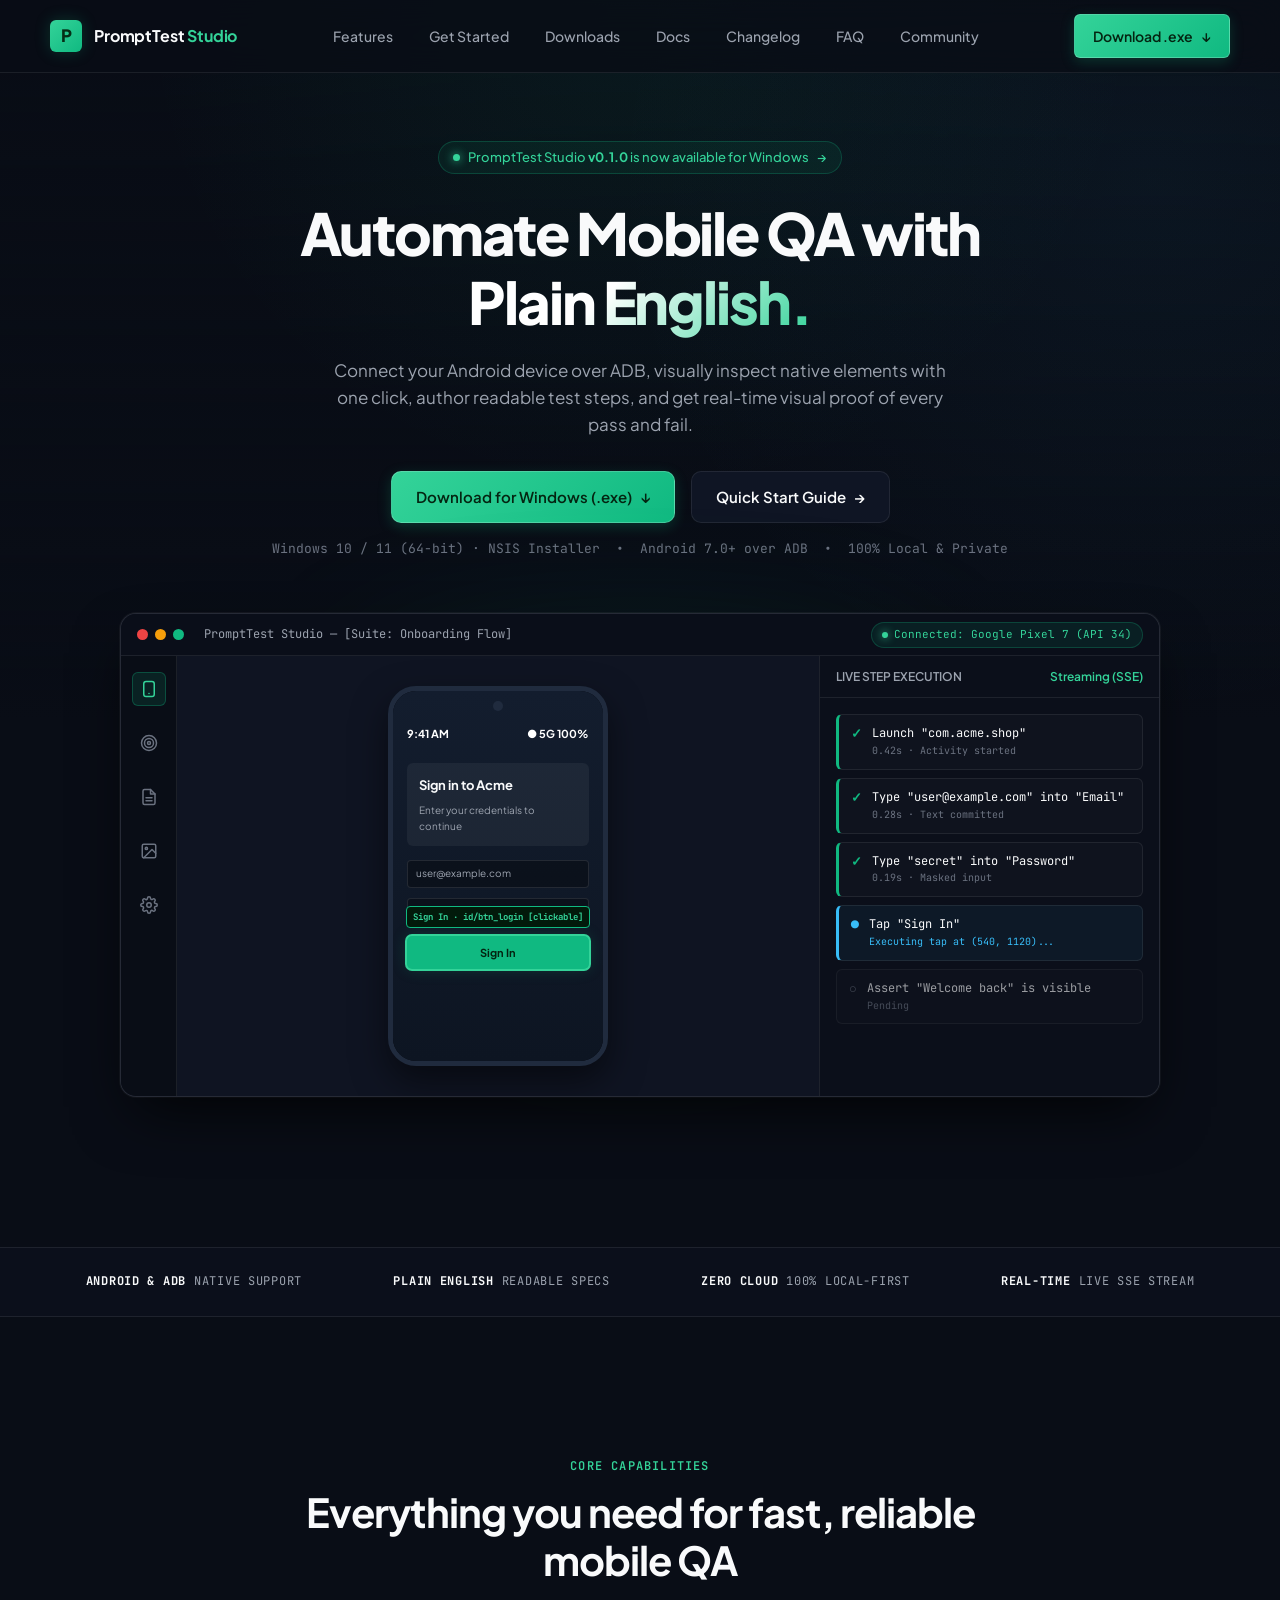
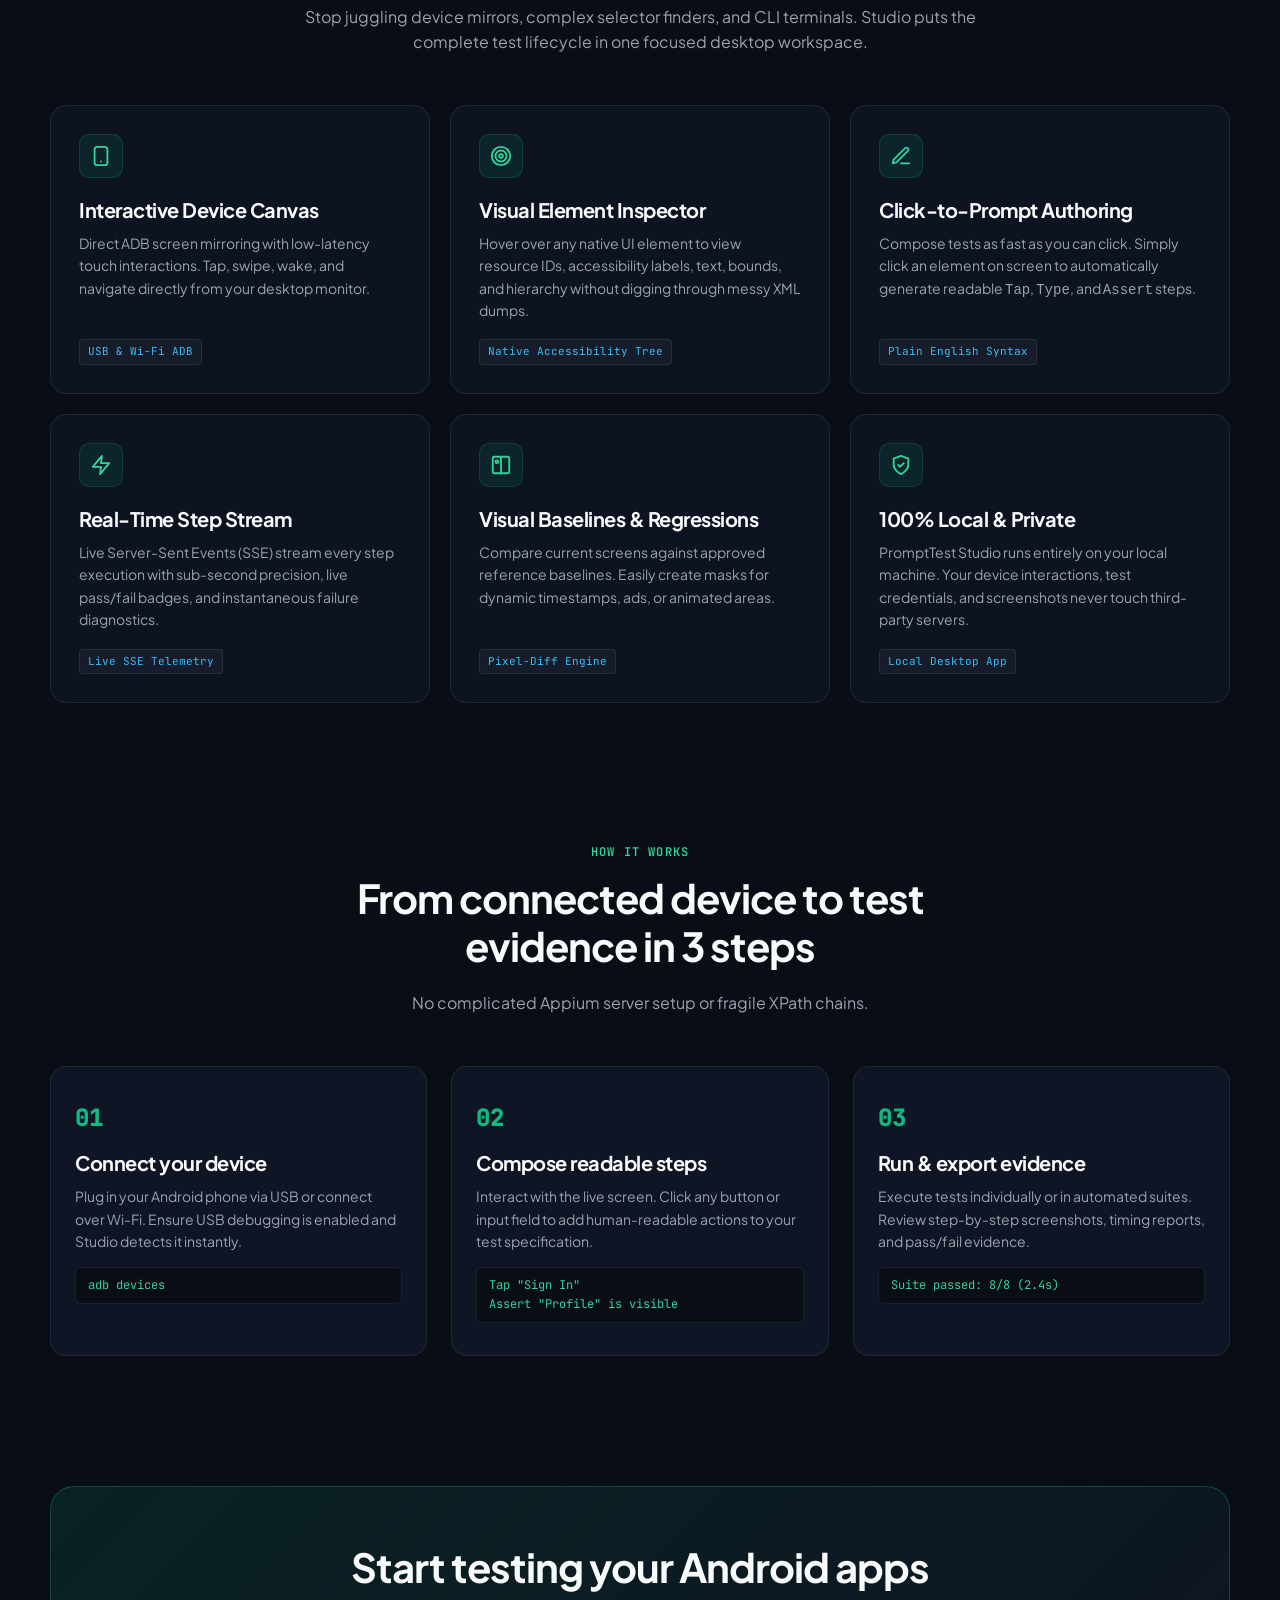
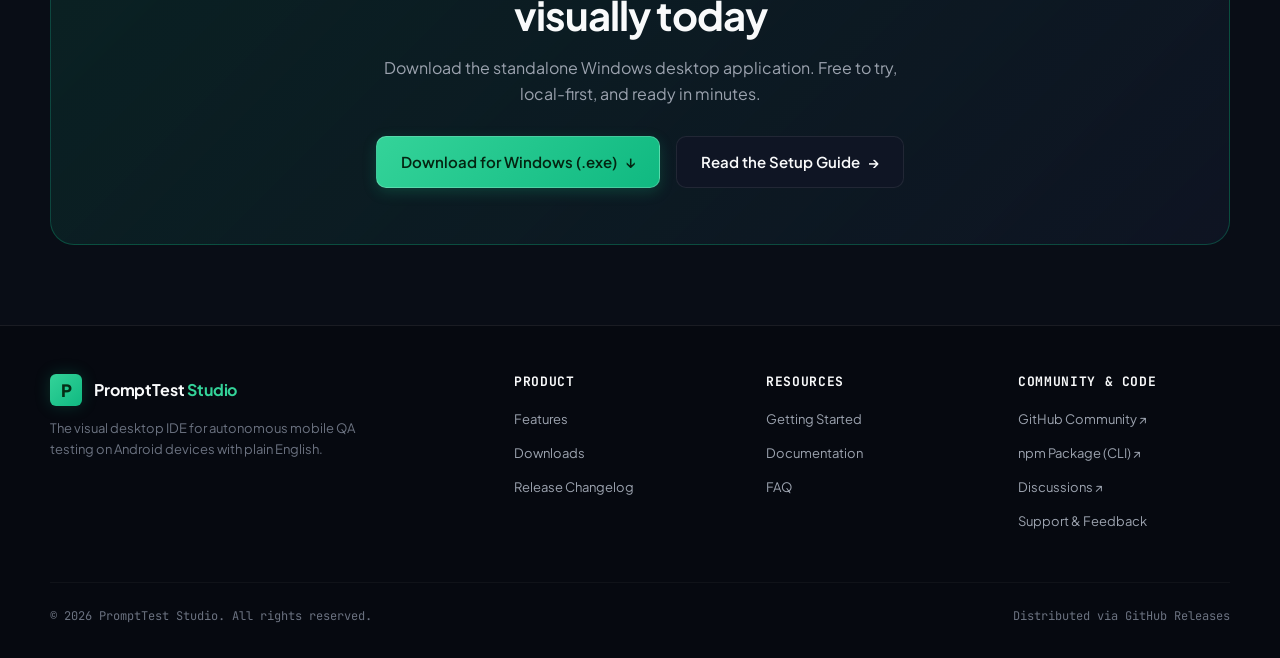
==== index.html @ 51f0fa26 "feat(seo): add JSON-LD schema markup, canonical URLs, and keyword-rich meta tags across pages" ====
<!doctype html>
<html lang="en">
  <head>
    <meta charset="UTF-8" />
    <meta name="viewport" content="width=device-width, initial-scale=1" />
    <meta name="description" content="PromptTest Studio is the visual desktop IDE for autonomous Android & iOS mobile QA with plain English. Zero-setup alternative to Appium & Detox." />
    <meta name="keywords" content="PromptTest, PromptTest Studio, PromptTest Mobile, mobile testing, mobile QA automation, Appium alternative, Detox alternative, Android testing, iOS testing, React Native testing, Flutter testing, visual regression testing, autonomous mobile crawler" />
    <meta name="author" content="ShriRam Singh" />
    <link rel="canonical" href="https://shriramsingh.github.io/prompttest-studio-site/" />
    <meta property="og:title" content="PromptTest Studio | Autonomous Mobile QA & Visual Testing" />
    <meta property="og:description" content="Turn any Android or iOS device into an intuitive test workspace. Author tests in plain English, inspect native elements, and run autonomous crawls." />
    <meta property="og:type" content="website" />
    <meta property="og:url" content="https://shriramsingh.github.io/prompttest-studio-site/" />
    <meta name="twitter:card" content="summary_large_image" />
    <title>PromptTest Studio & Mobile | Visual Mobile QA & Autonomous Testing</title>
    <link rel="icon" type="image/svg+xml" href="assets/favicon.svg" />
    <link rel="stylesheet" href="styles/styles.css?v=2.2" />
    <script type="application/ld+json">
    {
      "@context": "https://schema.org",
      "@graph": [
        {
          "@type": "SoftwareApplication",
          "name": "PromptTest Studio",
          "operatingSystem": "Windows, macOS, Linux",
          "applicationCategory": "DeveloperApplication",
          "offers": {
            "@type": "Offer",
            "price": "0",
            "priceCurrency": "USD"
          },
          "description": "Visual Desktop IDE and autonomous mobile QA testing brain for Android & iOS with zero setup.",
          "softwareVersion": "0.1.0",
          "url": "https://shriramsingh.github.io/prompttest-studio-site/"
        },
        {
          "@type": "SoftwareApplication",
          "name": "PromptTest Mobile",
          "operatingSystem": "Android, iOS",
          "applicationCategory": "DeveloperApplication",
          "offers": {
            "@type": "Offer",
            "price": "0",
            "priceCurrency": "USD"
          },
          "description": "Ultra-fast, zero-code autonomous mobile QA & visual testing engine. Appium and Detox alternative for React Native, Flutter, and Native apps.",
          "softwareVersion": "1.5.2",
          "url": "https://www.npmjs.com/package/prompttest-mobile"
        }
      ]
    }
    </script>
  </head>
  <body>
    <!-- Top Navigation Header -->
    <header class="header-wrap">
      <div class="shell nav">
        <a class="brand" href="index.html">
          <span class="brand-mark">P</span>
          <span>PromptTest <strong>Studio</strong></span>
        </a>
        <nav class="nav-links">
          <a href="features.html">Features</a>
          <a href="getting-started.html">Get Started</a>
          <a href="downloads.html">Downloads</a>
          <a href="studio.html">Docs</a>
          <a href="changelog.html">Changelog</a>
          <a href="faq.html">FAQ</a>
          <a href="contact.html">Community</a>
        </nav>
        <div class="nav-actions">
          <a class="btn btn-primary btn-download-primary" id="download-button" href="https://github.com/shriramsingh/prompttest-studio-site/releases/latest">
            <span>Download .exe</span>
            <span>↓</span>
          </a>
          <button class="nav-toggle" aria-label="Toggle navigation menu" aria-expanded="false">
            <svg fill="none" stroke="currentColor" viewBox="0 0 24 24" stroke-width="2">
              <path stroke-linecap="round" stroke-linejoin="round" d="M4 6h16M4 12h16M4 18h16"/>
            </svg>
          </button>
        </div>
      </div>
    </header>

    <main>
      <!-- Hero Section -->
      <section class="hero shell">
        <a href="downloads.html" class="hero-pill">
          <span class="dot"></span>
          <span>PromptTest Studio <strong class="release-tag-text">v0.1.0</strong> is now available for Windows</span>
          <span>→</span>
        </a>
        
        <h1>
          Automate Mobile QA with<br />
          <span class="gradient-text">Plain English.</span>
        </h1>
        
        <p class="hero-lede">
          Connect your Android device over ADB, visually inspect native elements with one click, 
          author readable test steps, and get real-time visual proof of every pass and fail.
        </p>

        <div class="hero-cta">
          <a class="btn btn-primary btn-lg btn-download-primary" href="https://github.com/shriramsingh/prompttest-studio-site/releases/latest">
            <span>Download for Windows (.exe)</span>
            <span>↓</span>
          </a>
          <a class="btn btn-secondary btn-lg" href="getting-started.html">
            <span>Quick Start Guide</span>
            <span>→</span>
          </a>
        </div>

        <div class="hero-meta">
          <span id="download-note">Windows 10 / 11 (64-bit) · NSIS Installer</span>
          <span>•</span>
          <span>Android 7.0+ over ADB</span>
          <span>•</span>
          <span>100% Local &amp; Private</span>
        </div>

        <!-- Realistic Desktop IDE Mockup -->
        <div class="mockup-container">
          <div class="mockup-glow"></div>
          <div class="studio-window">
            <div class="window-titlebar">
              <div class="traffic-lights">
                <span></span><span></span><span></span>
              </div>
              <span class="window-title">PromptTest Studio — [Suite: Onboarding Flow]</span>
              <div class="device-badge">
                <span class="pulse"></span>
                <span>Connected: Google Pixel 7 (API 34)</span>
              </div>
            </div>

            <div class="window-body">
              <!-- Sidebar with Clean SVG Icons -->
              <aside class="mockup-sidebar">
                <div class="mockup-sidebar-icon active" title="Device Canvas">
                  <svg viewBox="0 0 24 24"><rect x="5" y="2" width="14" height="20" rx="3"/><path d="M12 18h.01"/></svg>
                </div>
                <div class="mockup-sidebar-icon" title="Element Inspector">
                  <svg viewBox="0 0 24 24"><circle cx="12" cy="12" r="10"/><circle cx="12" cy="12" r="6"/><circle cx="12" cy="12" r="2"/></svg>
                </div>
                <div class="mockup-sidebar-icon" title="Test Suites">
                  <svg viewBox="0 0 24 24"><path d="M14 2H6a2 2 0 0 0-2 2v16a2 2 0 0 0 2 2h12a2 2 0 0 0 2-2V8z"/><polyline points="14 2 14 8 20 8"/><line x1="16" y1="13" x2="8" y2="13"/><line x1="16" y1="17" x2="8" y2="17"/></svg>
                </div>
                <div class="mockup-sidebar-icon" title="Visual Baselines">
                  <svg viewBox="0 0 24 24"><rect x="3" y="3" width="18" height="18" rx="2"/><circle cx="8.5" cy="8.5" r="1.5"/><polyline points="21 15 16 10 5 21"/></svg>
                </div>
                <div class="mockup-sidebar-icon" title="Settings">
                  <svg viewBox="0 0 24 24"><circle cx="12" cy="12" r="3"/><path d="M19.4 15a1.65 1.65 0 0 0 .33 1.82l.06.06a2 2 0 0 1 0 2.83 2 2 0 0 1-2.83 0l-.06-.06a1.65 1.65 0 0 0-1.82-.33 1.65 1.65 0 0 0-1 1.51V21a2 2 0 0 1-2 2 2 2 0 0 1-2-2v-.09A1.65 1.65 0 0 0 9 19.4a1.65 1.65 0 0 0-1.82.33l-.06.06a2 2 0 0 1-2.83 0 2 2 0 0 1 0-2.83l.06-.06a1.65 1.65 0 0 0 .33-1.82 1.65 1.65 0 0 0-1.51-1H3a2 2 0 0 1-2-2 2 2 0 0 1 2-2h.09A1.65 1.65 0 0 0 4.6 9a1.65 1.65 0 0 0-.33-1.82l-.06-.06a2 2 0 0 1 0-2.83 2 2 0 0 1 2.83 0l.06.06a1.65 1.65 0 0 0 1.82.33H9a1.65 1.65 0 0 0 1-1.51V3a2 2 0 0 1 2-2 2 2 0 0 1 2 2v.09a1.65 1.65 0 0 0 1 1.51 1.65 1.65 0 0 0 1.82-.33l.06-.06a2 2 0 0 1 2.83 0 2 2 0 0 1 0 2.83l-.06.06a1.65 1.65 0 0 0-.33 1.82V9a1.65 1.65 0 0 0 1.51 1H21a2 2 0 0 1 2 2 2 2 0 0 1-2 2h-.09a1.65 1.65 0 0 0-1.51 1z"/></svg>
                </div>
              </aside>

              <!-- Device Mirror & Inspector -->
              <div class="mockup-canvas">
                <div class="canvas-device-frame">
                  <div class="device-camera"></div>
                  <div class="device-screen">
                    <div class="screen-app-bar">
                      <span>9:41 AM</span>
                      <span>● 5G 100%</span>
                    </div>
                    <div class="screen-card">
                      <div style="font-size: 13px; font-weight: 700; margin-bottom: 6px;">Sign in to Acme</div>
                      <div style="font-size: 10px; color: #9ca3af;">Enter your credentials to continue</div>
                    </div>
                    <div class="screen-input">user@example.com</div>
                    <div class="screen-input">••••••••••••</div>
                    <div class="inspected-target">
                      <div class="target-tooltip">Sign In · id/btn_login [clickable]</div>
                      Sign In
                    </div>
                  </div>
                </div>
              </div>

              <!-- Stream Execution & Plain-English Steps -->
              <div class="mockup-panel">
                <div class="panel-header">
                  <span>LIVE STEP EXECUTION</span>
                  <span style="color: var(--accent-light);">Streaming (SSE)</span>
                </div>
                <div class="panel-body">
                  <div class="stream-step pass">
                    <span class="step-icon">✓</span>
                    <div class="step-text">
                      <div>Launch "com.acme.shop"</div>
                      <span class="step-time">0.42s · Activity started</span>
                    </div>
                  </div>
                  <div class="stream-step pass">
                    <span class="step-icon">✓</span>
                    <div class="step-text">
                      <div>Type "user@example.com" into "Email"</div>
                      <span class="step-time">0.28s · Text committed</span>
                    </div>
                  </div>
                  <div class="stream-step pass">
                    <span class="step-icon">✓</span>
                    <div class="step-text">
                      <div>Type "secret" into "Password"</div>
                      <span class="step-time">0.19s · Masked input</span>
                    </div>
                  </div>
                  <div class="stream-step active">
                    <span class="step-icon">●</span>
                    <div class="step-text">
                      <div>Tap "Sign In"</div>
                      <span class="step-time" style="color: var(--accent-cyan);">Executing tap at (540, 1120)...</span>
                    </div>
                  </div>
                  <div class="stream-step" style="opacity: 0.6;">
                    <span class="step-icon" style="color: var(--text-dim);">○</span>
                    <div class="step-text">
                      <div>Assert "Welcome back" is visible</div>
                      <span class="step-time">Pending</span>
                    </div>
                  </div>
                </div>
              </div>
            </div>
          </div>
        </div>
      </section>

      <!-- Proof / Trust Strip -->
      <section class="proof-strip">
        <div class="shell">
          <span><strong>ANDROID &amp; ADB</strong> Native Support</span>
          <span><strong>PLAIN ENGLISH</strong> Readable Specs</span>
          <span><strong>ZERO CLOUD</strong> 100% Local-First</span>
          <span><strong>REAL-TIME</strong> Live SSE Stream</span>
        </div>
      </section>

      <!-- Core Features Bento Grid with Crisp Vector Icons -->
      <section class="section shell" id="features">
        <div class="section-head">
          <span class="eyebrow">Core Capabilities</span>
          <h2>Everything you need for fast, reliable mobile QA</h2>
          <p>Stop juggling device mirrors, complex selector finders, and CLI terminals. Studio puts the complete test lifecycle in one focused desktop workspace.</p>
        </div>

        <div class="bento-grid">
          <div class="bento-card">
            <div class="bento-icon">
              <svg viewBox="0 0 24 24"><rect x="5" y="2" width="14" height="20" rx="3"/><path d="M12 18h.01"/></svg>
            </div>
            <h3>Interactive Device Canvas</h3>
            <p>Direct ADB screen mirroring with low-latency touch interactions. Tap, swipe, wake, and navigate directly from your desktop monitor.</p>
            <span class="bento-pill">USB &amp; Wi-Fi ADB</span>
          </div>

          <div class="bento-card">
            <div class="bento-icon">
              <svg viewBox="0 0 24 24"><circle cx="12" cy="12" r="10"/><circle cx="12" cy="12" r="6"/><circle cx="12" cy="12" r="2"/></svg>
            </div>
            <h3>Visual Element Inspector</h3>
            <p>Hover over any native UI element to view resource IDs, accessibility labels, text, bounds, and hierarchy without digging through messy XML dumps.</p>
            <span class="bento-pill">Native Accessibility Tree</span>
          </div>

          <div class="bento-card">
            <div class="bento-icon">
              <svg viewBox="0 0 24 24"><path d="M12 20h9"/><path d="M16.5 3.5a2.121 2.121 0 0 1 3 3L7 19l-4 1 1-4L16.5 3.5z"/></svg>
            </div>
            <h3>Click-to-Prompt Authoring</h3>
            <p>Compose tests as fast as you can click. Simply click an element on screen to automatically generate readable <code>Tap</code>, <code>Type</code>, and <code>Assert</code> steps.</p>
            <span class="bento-pill">Plain English Syntax</span>
          </div>

          <div class="bento-card">
            <div class="bento-icon">
              <svg viewBox="0 0 24 24"><polygon points="13 2 3 14 12 14 11 22 21 10 12 10 13 2"/></svg>
            </div>
            <h3>Real-Time Step Stream</h3>
            <p>Live Server-Sent Events (SSE) stream every step execution with sub-second precision, live pass/fail badges, and instantaneous failure diagnostics.</p>
            <span class="bento-pill">Live SSE Telemetry</span>
          </div>

          <div class="bento-card">
            <div class="bento-icon">
              <svg viewBox="0 0 24 24"><rect x="3" y="3" width="18" height="18" rx="2"/><line x1="12" y1="3" x2="12" y2="21"/><circle cx="7.5" cy="8.5" r="1.5"/></svg>
            </div>
            <h3>Visual Baselines &amp; Regressions</h3>
            <p>Compare current screens against approved reference baselines. Easily create masks for dynamic timestamps, ads, or animated areas.</p>
            <span class="bento-pill">Pixel-Diff Engine</span>
          </div>

          <div class="bento-card">
            <div class="bento-icon">
              <svg viewBox="0 0 24 24"><path d="M12 22s8-4 8-10V5l-8-3-8 3v7c0 6 8 10 8 10z"/><path d="m9 12 2 2 4-4"/></svg>
            </div>
            <h3>100% Local &amp; Private</h3>
            <p>PromptTest Studio runs entirely on your local machine. Your device interactions, test credentials, and screenshots never touch third-party servers.</p>
            <span class="bento-pill">Local Desktop App</span>
          </div>
        </div>
      </section>

      <!-- Workflow Section -->
      <section class="section shell" id="workflow">
        <div class="section-head">
          <span class="eyebrow">How It Works</span>
          <h2>From connected device to test evidence in 3 steps</h2>
          <p>No complicated Appium server setup or fragile XPath chains.</p>
        </div>

        <div class="workflow-grid">
          <div class="step-card">
            <div class="step-number">01</div>
            <h3>Connect your device</h3>
            <p>Plug in your Android phone via USB or connect over Wi-Fi. Ensure USB debugging is enabled and Studio detects it instantly.</p>
            <code>adb devices</code>
          </div>

          <div class="step-card">
            <div class="step-number">02</div>
            <h3>Compose readable steps</h3>
            <p>Interact with the live screen. Click any button or input field to add human-readable actions to your test specification.</p>
            <code>Tap "Sign In"<br />Assert "Profile" is visible</code>
          </div>

          <div class="step-card">
            <div class="step-number">03</div>
            <h3>Run &amp; export evidence</h3>
            <p>Execute tests individually or in automated suites. Review step-by-step screenshots, timing reports, and pass/fail evidence.</p>
            <code>Suite passed: 8/8 (2.4s)</code>
          </div>
        </div>
      </section>

      <!-- CTA Banner -->
      <section class="shell">
        <div class="cta-banner">
          <h2>Start testing your Android apps visually today</h2>
          <p>Download the standalone Windows desktop application. Free to try, local-first, and ready in minutes.</p>
          <div class="cta-actions">
            <a class="btn btn-primary btn-lg btn-download-primary" href="https://github.com/shriramsingh/prompttest-studio-site/releases/latest">
              <span>Download for Windows (.exe)</span>
              <span>↓</span>
            </a>
            <a class="btn btn-secondary btn-lg" href="getting-started.html">
              <span>Read the Setup Guide</span>
              <span>→</span>
            </a>
          </div>
        </div>
      </section>
    </main>

    <!-- Footer -->
    <footer>
      <div class="shell">
        <div class="footer-grid">
          <div class="footer-brand">
            <a class="brand" href="index.html">
              <span class="brand-mark">P</span>
              <span>PromptTest <strong>Studio</strong></span>
            </a>
            <p>The visual desktop IDE for autonomous mobile QA testing on Android devices with plain English.</p>
          </div>
          <div class="footer-col">
            <h4>Product</h4>
            <ul>
              <li><a href="features.html">Features</a></li>
              <li><a href="downloads.html">Downloads</a></li>
              <li><a href="changelog.html">Release Changelog</a></li>
            </ul>
          </div>
          <div class="footer-col">
            <h4>Resources</h4>
            <ul>
              <li><a href="getting-started.html">Getting Started</a></li>
              <li><a href="studio.html">Documentation</a></li>
              <li><a href="faq.html">FAQ</a></li>
            </ul>
          </div>
          <div class="footer-col">
            <h4>Community &amp; Code</h4>
            <ul>
              <li><a href="https://github.com/shriramsingh/prompttest-community" target="_blank" rel="noreferrer">GitHub Community ↗</a></li>
              <li><a href="https://www.npmjs.com/package/prompttest" target="_blank" rel="noreferrer">npm Package (CLI) ↗</a></li>
              <li><a href="https://github.com/shriramsingh/prompttest-community/discussions" target="_blank" rel="noreferrer">Discussions ↗</a></li>
              <li><a href="contact.html">Support &amp; Feedback</a></li>
            </ul>
          </div>
        </div>
        <div class="footer-bottom">
          <span>&copy; 2026 PromptTest Studio. All rights reserved.</span>
          <span>Distributed via GitHub Releases</span>
        </div>
      </div>
    </footer>

    <!-- Scripts with Cache-Busting -->
    <script src="scripts/nav.js?v=2.2"></script>
    <script src="scripts/releases.js?v=2.2"></script>
  </body>
</html>
---- styles/styles.css ----
@import url('https://fonts.googleapis.com/css2?family=JetBrains+Mono:wght@400;500;600&family=Plus+Jakarta+Sans:wght@400;500;600;700;800&display=swap');

:root {
  --bg: #090d16;
  --bg-surface: #0f1524;
  --bg-surface-raised: #151e32;
  --bg-card: rgba(17, 24, 39, 0.7);
  --bg-card-hover: rgba(23, 32, 51, 0.85);
  
  --border: rgba(255, 255, 255, 0.08);
  --border-subtle: rgba(255, 255, 255, 0.04);
  --border-focus: rgba(16, 185, 129, 0.4);
  
  --text: #f9fafb;
  --text-muted: #9ca3af;
  --text-dim: #6b7280;
  
  --accent: #10b981;
  --accent-light: #34d399;
  --accent-glow: rgba(16, 185, 129, 0.22);
  --accent-cyan: #38bdf8;
  
  --font-sans: 'Plus Jakarta Sans', system-ui, -apple-system, BlinkMacSystemFont, 'Segoe UI', Roboto, Helvetica, Arial, sans-serif;
  --font-mono: 'JetBrains Mono', ui-monospace, SFMono-Regular, Menlo, Monaco, Consolas, monospace;
  
  --radius-sm: 6px;
  --radius-md: 10px;
  --radius-lg: 16px;
  --radius-xl: 24px;
  
  --shadow-sm: 0 1px 2px 0 rgba(0, 0, 0, 0.05);
  --shadow-card: 0 10px 30px -10px rgba(0, 0, 0, 0.5), 0 0 1px 1px var(--border);
  --shadow-glow: 0 0 40px -10px var(--accent-glow);
}

*, *::before, *::after {
  box-sizing: border-box;
}

html {
  scroll-behavior: smooth;
  color-scheme: dark;
}

body {
  margin: 0;
  background-color: var(--bg);
  color: var(--text);
  font-family: var(--font-sans);
  font-size: 15px;
  line-height: 1.6;
  -webkit-font-smoothing: antialiased;
  -moz-osx-font-smoothing: grayscale;
  min-height: 100vh;
  display: flex;
  flex-direction: column;
}

/* Background mesh */
body::before {
  content: "";
  position: fixed;
  inset: 0;
  pointer-events: none;
  z-index: -1;
  background: 
    radial-gradient(circle at 50% 0%, rgba(16, 185, 129, 0.08), transparent 45%),
    radial-gradient(circle at 90% 20%, rgba(56, 189, 248, 0.05), transparent 40%),
    linear-gradient(to bottom, transparent, var(--bg) 80%);
}

.shell {
  width: min(1180px, calc(100% - 40px));
  margin-left: auto;
  margin-right: auto;
}

/* Typography */
h1, h2, h3, h4, h5 {
  color: var(--text);
  font-weight: 700;
  line-height: 1.2;
  margin: 0 0 0.5em;
  letter-spacing: -0.025em;
}

h1 {
  font-size: clamp(34px, 4.8vw, 58px);
  font-weight: 800;
  letter-spacing: -0.035em;
}

h2 {
  font-size: clamp(26px, 3.2vw, 40px);
}

h3 {
  font-size: 20px;
}

p {
  margin: 0 0 1em;
}

a {
  color: var(--accent-light);
  text-decoration: none;
  transition: color 0.15s ease;
}

a:hover {
  color: #fff;
}

.gradient-text {
  background: linear-gradient(135deg, #ffffff 40%, var(--accent-light) 100%);
  -webkit-background-clip: text;
  -webkit-text-fill-color: transparent;
}

/* Header & Nav */
.header-wrap {
  position: sticky;
  top: 0;
  z-index: 100;
  background: rgba(9, 13, 22, 0.8);
  backdrop-filter: blur(16px);
  -webkit-backdrop-filter: blur(16px);
  border-bottom: 1px solid var(--border);
}

.nav {
  height: 72px;
  display: flex;
  align-items: center;
  justify-content: space-between;
  gap: 24px;
}

.brand {
  display: flex;
  align-items: center;
  gap: 12px;
  color: var(--text);
  font-size: 16px;
  font-weight: 700;
  letter-spacing: -0.01em;
  text-decoration: none;
}

.brand-mark {
  display: grid;
  place-items: center;
  width: 32px;
  height: 32px;
  background: linear-gradient(135deg, var(--accent-light), var(--accent));
  color: #052e16;
  font-weight: 800;
  font-size: 17px;
  border-radius: var(--radius-sm);
  box-shadow: 0 0 16px var(--accent-glow);
}

.brand span strong {
  color: var(--accent-light);
}

.nav-links {
  display: flex;
  align-items: center;
  gap: 8px;
}

.nav-links a {
  padding: 8px 14px;
  border-radius: var(--radius-sm);
  color: var(--text-muted);
  font-size: 14px;
  font-weight: 500;
  transition: all 0.15s ease;
}

.nav-links a:hover {
  color: var(--text);
  background: rgba(255, 255, 255, 0.05);
}

.nav-links a.active {
  color: var(--accent-light);
  background: rgba(16, 185, 129, 0.08);
}

.nav-actions {
  display: flex;
  align-items: center;
  gap: 12px;
}

/* Nav toggle button for mobile */
.nav-toggle {
  display: none;
  background: transparent;
  border: 1px solid var(--border);
  color: var(--text);
  padding: 8px 10px;
  border-radius: var(--radius-sm);
  cursor: pointer;
}

.nav-toggle svg {
  display: block;
  width: 20px;
  height: 20px;
}

/* Buttons */
.btn {
  display: inline-flex;
  align-items: center;
  justify-content: center;
  gap: 8px;
  padding: 10px 18px;
  border-radius: var(--radius-sm);
  font-size: 14px;
  font-weight: 600;
  cursor: pointer;
  transition: all 0.2s cubic-bezier(0.16, 1, 0.3, 1);
  text-decoration: none;
  white-space: nowrap;
}

.btn-primary {
  background: linear-gradient(135deg, var(--accent-light), var(--accent));
  color: #042411;
  box-shadow: 0 4px 14px var(--accent-glow);
  border: 1px solid rgba(255, 255, 255, 0.2);
}

.btn-primary:hover {
  background: linear-gradient(135deg, #4ade80, var(--accent-light));
  color: #021a0b;
  transform: translateY(-1px);
  box-shadow: 0 6px 20px rgba(16, 185, 129, 0.35);
}

.btn-secondary {
  background: var(--bg-surface);
  border: 1px solid var(--border);
  color: var(--text);
}

.btn-secondary:hover {
  background: var(--bg-surface-raised);
  border-color: rgba(255, 255, 255, 0.16);
  color: #fff;
  transform: translateY(-1px);
}

.btn-lg {
  padding: 13px 24px;
  font-size: 15px;
  border-radius: var(--radius-md);
}

/* Hero Section */
.hero {
  padding: 68px 0 80px;
  text-align: center;
}

.hero-pill {
  display: inline-flex;
  align-items: center;
  gap: 8px;
  padding: 5px 14px;
  background: rgba(16, 185, 129, 0.08);
  border: 1px solid rgba(16, 185, 129, 0.25);
  border-radius: 9999px;
  font-size: 13px;
  font-weight: 500;
  color: var(--accent-light);
  margin-bottom: 24px;
  text-decoration: none;
  transition: border-color 0.15s ease;
}

.hero-pill:hover {
  border-color: var(--accent-light);
  color: #fff;
}

.hero-pill .dot {
  width: 7px;
  height: 7px;
  background: var(--accent-light);
  border-radius: 50%;
  box-shadow: 0 0 10px var(--accent-light);
}

.hero h1 {
  max-width: 820px;
  margin: 0 auto 20px;
}

.hero-lede {
  max-width: 640px;
  margin: 0 auto 32px;
  color: var(--text-muted);
  font-size: 17px;
  line-height: 1.6;
}

.hero-cta {
  display: flex;
  align-items: center;
  justify-content: center;
  gap: 16px;
  flex-wrap: wrap;
  margin-bottom: 16px;
}

.hero-meta {
  color: var(--text-dim);
  font-size: 13px;
  font-family: var(--font-mono);
  display: flex;
  align-items: center;
  justify-content: center;
  gap: 16px;
  flex-wrap: wrap;
}

.hero-meta span {
  display: inline-flex;
  align-items: center;
  gap: 6px;
}

/* IDE & Phone Mockup */
.mockup-container {
  margin: 54px auto 0;
  max-width: 1040px;
  position: relative;
}

.mockup-glow {
  position: absolute;
  inset: -20px 10%;
  background: radial-gradient(ellipse at 50% 40%, rgba(16, 185, 129, 0.15), transparent 70%);
  filter: blur(50px);
  z-index: 0;
  pointer-events: none;
}

.studio-window {
  position: relative;
  z-index: 1;
  background: #0d121f;
  border: 1px solid rgba(255, 255, 255, 0.1);
  border-radius: var(--radius-lg);
  box-shadow: 0 25px 60px -15px rgba(0, 0, 0, 0.8), 0 0 0 1px rgba(255, 255, 255, 0.05);
  overflow: hidden;
  text-align: left;
}

.window-titlebar {
  height: 42px;
  background: #0a0e19;
  border-bottom: 1px solid var(--border);
  display: flex;
  align-items: center;
  padding: 0 16px;
  gap: 14px;
  font-family: var(--font-mono);
  font-size: 12px;
  color: var(--text-dim);
}

.traffic-lights {
  display: flex;
  gap: 7px;
}

.traffic-lights span {
  width: 11px;
  height: 11px;
  border-radius: 50%;
  background: #2b3547;
}

.traffic-lights span:nth-child(1) { background: #ef4444; }
.traffic-lights span:nth-child(2) { background: #f59e0b; }
.traffic-lights span:nth-child(3) { background: #10b981; }

.window-title {
  margin-left: 6px;
  color: var(--text-muted);
}

.device-badge {
  margin-left: auto;
  display: inline-flex;
  align-items: center;
  gap: 6px;
  background: rgba(16, 185, 129, 0.1);
  border: 1px solid rgba(16, 185, 129, 0.25);
  padding: 3px 10px;
  border-radius: 9999px;
  color: var(--accent-light);
  font-size: 11px;
}

.device-badge .pulse {
  width: 6px;
  height: 6px;
  border-radius: 50%;
  background: var(--accent-light);
  box-shadow: 0 0 8px var(--accent-light);
}

.window-body {
  display: grid;
  grid-template-columns: 56px 1fr 340px;
  min-height: 440px;
}

/* Mockup Sidebar */
.mockup-sidebar {
  background: #090d16;
  border-right: 1px solid var(--border);
  display: flex;
  flex-direction: column;
  align-items: center;
  padding: 16px 0;
  gap: 20px;
}

.mockup-sidebar-icon {
  width: 34px;
  height: 34px;
  border-radius: var(--radius-sm);
  display: grid;
  place-items: center;
  color: var(--text-dim);
  font-size: 16px;
  transition: all 0.15s ease;
}

.mockup-sidebar-icon.active {
  background: rgba(16, 185, 129, 0.12);
  color: var(--accent-light);
  border: 1px solid rgba(16, 185, 129, 0.3);
}

/* Mockup Device Canvas */
.mockup-canvas {
  background: #0f1422;
  padding: 24px;
  display: flex;
  flex-direction: column;
  align-items: center;
  justify-content: center;
  position: relative;
}

.canvas-device-frame {
  width: 220px;
  height: 380px;
  background: #04070e;
  border: 5px solid #202b3e;
  border-radius: 28px;
  position: relative;
  overflow: hidden;
  box-shadow: 0 15px 35px rgba(0, 0, 0, 0.5);
}

.device-camera {
  position: absolute;
  top: 10px;
  left: 50%;
  transform: translateX(-50%);
  width: 10px;
  height: 10px;
  background: #202b3e;
  border-radius: 50%;
  z-index: 5;
}

.device-screen {
  padding: 34px 14px 14px;
  height: 100%;
  display: flex;
  flex-direction: column;
  background: linear-gradient(180deg, #131d2e 0%, #0d1522 100%);
  position: relative;
}

.screen-app-bar {
  font-size: 11px;
  font-weight: 700;
  color: #fff;
  margin-bottom: 20px;
  display: flex;
  justify-content: space-between;
}

.screen-card {
  background: rgba(255, 255, 255, 0.05);
  border-radius: var(--radius-sm);
  padding: 12px;
  margin-bottom: 14px;
}

.screen-input {
  height: 28px;
  background: rgba(0, 0, 0, 0.3);
  border: 1px solid rgba(255, 255, 255, 0.1);
  border-radius: 4px;
  margin-bottom: 10px;
  padding: 4px 8px;
  font-size: 10px;
  color: var(--text-muted);
}

/* Inspected Element Overlay */
.inspected-target {
  position: relative;
  background: var(--accent);
  color: #042411;
  font-weight: 700;
  font-size: 11px;
  text-align: center;
  padding: 8px;
  border-radius: 5px;
  box-shadow: 0 0 0 2px var(--accent-light), 0 0 16px var(--accent-glow);
  animation: pulseTarget 2s infinite ease-in-out;
}

@keyframes pulseTarget {
  0%, 100% { box-shadow: 0 0 0 2px var(--accent-light), 0 0 14px var(--accent-glow); }
  50% { box-shadow: 0 0 0 3px #fff, 0 0 22px rgba(16, 185, 129, 0.6); }
}

.target-tooltip {
  position: absolute;
  top: -30px;
  left: 50%;
  transform: translateX(-50%);
  background: #021a0b;
  border: 1px solid var(--accent);
  color: var(--accent-light);
  font-family: var(--font-mono);
  font-size: 9px;
  padding: 3px 6px;
  border-radius: 4px;
  white-space: nowrap;
}

/* Mockup Stream & Spec panel */
.mockup-panel {
  background: #0b0f1a;
  border-left: 1px solid var(--border);
  display: flex;
  flex-direction: column;
}

.panel-header {
  height: 42px;
  border-bottom: 1px solid var(--border);
  display: flex;
  align-items: center;
  justify-content: space-between;
  padding: 0 16px;
  font-size: 12px;
  font-weight: 600;
  color: var(--text-muted);
}

.panel-body {
  padding: 16px;
  flex: 1;
  overflow: auto;
  font-family: var(--font-mono);
  font-size: 12px;
}

.stream-step {
  display: flex;
  align-items: flex-start;
  gap: 10px;
  padding: 10px 12px;
  background: rgba(255, 255, 255, 0.02);
  border: 1px solid var(--border);
  border-radius: var(--radius-sm);
  margin-bottom: 8px;
  line-height: 1.4;
}

.stream-step.pass {
  border-left: 3px solid var(--accent);
}

.stream-step.active {
  border-left: 3px solid var(--accent-cyan);
  background: rgba(56, 189, 248, 0.06);
}

.step-icon {
  font-weight: 800;
  font-size: 13px;
}

.stream-step.pass .step-icon { color: var(--accent); }
.stream-step.active .step-icon { color: var(--accent-cyan); }

.step-text {
  flex: 1;
  color: var(--text);
}

.step-time {
  color: var(--text-dim);
  font-size: 10px;
}

/* Trust / Proof ribbon */
.proof-strip {
  padding: 24px 0;
  border-top: 1px solid var(--border);
  border-bottom: 1px solid var(--border);
  background: rgba(15, 21, 36, 0.4);
  margin: 70px 0;
}

.proof-strip .shell {
  display: flex;
  justify-content: space-around;
  align-items: center;
  flex-wrap: wrap;
  gap: 20px;
  color: var(--text-muted);
  font-family: var(--font-mono);
  font-size: 12px;
  text-transform: uppercase;
  letter-spacing: 0.06em;
}

.proof-strip span {
  display: flex;
  align-items: center;
  gap: 8px;
}

.proof-strip span strong {
  color: var(--text);
}

/* Feature Bento Grid */
.section {
  padding: 70px 0;
}

.section-head {
  text-align: center;
  max-width: 680px;
  margin: 0 auto 50px;
}

.eyebrow {
  color: var(--accent-light);
  font-family: var(--font-mono);
  font-size: 12px;
  font-weight: 600;
  letter-spacing: 0.1em;
  text-transform: uppercase;
  margin-bottom: 12px;
  display: block;
}

.section-head p {
  color: var(--text-muted);
  font-size: 16px;
}

.bento-grid {
  display: grid;
  grid-template-columns: repeat(3, 1fr);
  gap: 20px;
}

.bento-card {
  background: var(--bg-card);
  border: 1px solid var(--border);
  border-radius: var(--radius-lg);
  padding: 28px;
  transition: all 0.25s ease;
  display: flex;
  flex-direction: column;
}

.bento-card:hover {
  background: var(--bg-card-hover);
  border-color: var(--card-border-hover);
  transform: translateY(-2px);
  box-shadow: var(--shadow-glow);
}

.bento-icon {
  width: 44px;
  height: 44px;
  border-radius: var(--radius-md);
  background: rgba(16, 185, 129, 0.1);
  border: 1px solid rgba(16, 185, 129, 0.2);
  color: var(--accent-light);
  display: grid;
  place-items: center;
  font-size: 20px;
  margin-bottom: 20px;
}

.bento-card h3 {
  margin-bottom: 10px;
}

.bento-card p {
  color: var(--text-muted);
  font-size: 14px;
  line-height: 1.6;
  margin-bottom: 18px;
  flex: 1;
}

.bento-pill {
  align-self: flex-start;
  font-family: var(--font-mono);
  font-size: 11px;
  background: rgba(255, 255, 255, 0.04);
  border: 1px solid var(--border);
  padding: 3px 8px;
  border-radius: 4px;
  color: var(--accent-cyan);
}

/* Workflow Steps */
.workflow-grid {
  display: grid;
  grid-template-columns: repeat(3, 1fr);
  gap: 24px;
  margin-top: 40px;
}

.step-card {
  position: relative;
  background: var(--bg-surface);
  border: 1px solid var(--border);
  border-radius: var(--radius-lg);
  padding: 32px 24px;
}

.step-number {
  font-family: var(--font-mono);
  font-size: 24px;
  font-weight: 800;
  color: var(--accent);
  margin-bottom: 14px;
}

.step-card h3 {
  margin-bottom: 10px;
}

.step-card p {
  color: var(--text-muted);
  font-size: 14px;
  line-height: 1.6;
}

.step-card code {
  display: block;
  margin-top: 14px;
  padding: 8px 12px;
  background: #090d16;
  border: 1px solid var(--border);
  border-radius: var(--radius-sm);
  font-family: var(--font-mono);
  font-size: 12px;
  color: var(--accent-light);
}

/* CTA Banner */
.cta-banner {
  margin: 60px 0 80px;
  background: linear-gradient(135deg, rgba(16, 185, 129, 0.12) 0%, rgba(15, 21, 36, 0.9) 100%);
  border: 1px solid rgba(16, 185, 129, 0.3);
  border-radius: var(--radius-xl);
  padding: 56px 40px;
  text-align: center;
  position: relative;
  overflow: hidden;
}

.cta-banner h2 {
  max-width: 600px;
  margin: 0 auto 16px;
}

.cta-banner p {
  max-width: 520px;
  margin: 0 auto 30px;
  color: var(--text-muted);
  font-size: 16px;
}

.cta-actions {
  display: flex;
  justify-content: center;
  align-items: center;
  gap: 16px;
  flex-wrap: wrap;
}

/* Documentation / Page Shell */
.page-container {
  padding: 50px 0 90px;
  flex: 1;
}

.page-header {
  margin-bottom: 40px;
}

.page-header h1 {
  margin-bottom: 14px;
}

.page-header .lede {
  color: var(--text-muted);
  font-size: 17px;
  max-width: 720px;
  line-height: 1.6;
}

/* Download Center Card */
.download-hero-card {
  background: var(--bg-surface);
  border: 1px solid rgba(16, 185, 129, 0.3);
  box-shadow: 0 12px 35px -10px var(--accent-glow);
  border-radius: var(--radius-lg);
  padding: 36px;
  display: flex;
  align-items: center;
  justify-content: space-between;
  gap: 28px;
  margin-bottom: 40px;
}

.download-hero-left h2 {
  font-size: 28px;
  margin-bottom: 8px;
}

.download-hero-left p {
  color: var(--text-muted);
  font-size: 14px;
  margin: 0 0 12px;
}

.download-meta-tags {
  display: flex;
  gap: 12px;
  flex-wrap: wrap;
}

.meta-tag {
  display: inline-flex;
  align-items: center;
  gap: 6px;
  padding: 4px 10px;
  background: rgba(255, 255, 255, 0.04);
  border: 1px solid var(--border);
  border-radius: var(--radius-sm);
  font-family: var(--font-mono);
  font-size: 11px;
  color: var(--text-muted);
}

.meta-tag.highlight {
  color: var(--accent-light);
  border-color: rgba(16, 185, 129, 0.3);
  background: rgba(16, 185, 129, 0.08);
}

/* Platform Cards Grid */
.platform-grid {
  display: grid;
  grid-template-columns: repeat(3, 1fr);
  gap: 24px;
  margin: 36px 0;
}

.platform-card {
  background: var(--bg-surface);
  border: 1px solid var(--border);
  border-radius: var(--radius-lg);
  padding: 32px 28px;
  display: flex;
  flex-direction: column;
  position: relative;
  transition: all 0.2s ease;
}

.platform-card.active {
  border-color: rgba(16, 185, 129, 0.4);
  box-shadow: 0 10px 30px -10px var(--accent-glow);
  background: linear-gradient(180deg, rgba(16, 185, 129, 0.04) 0%, var(--bg-surface) 100%);
}

.platform-card.upcoming {
  opacity: 0.8;
  border-style: dashed;
}

.platform-card:hover {
  transform: translateY(-2px);
  border-color: rgba(255, 255, 255, 0.2);
}

.platform-card.active:hover {
  border-color: var(--accent-light);
}

.platform-header {
  display: flex;
  align-items: center;
  justify-content: space-between;
  margin-bottom: 20px;
}

.platform-icon {
  width: 48px;
  height: 48px;
  border-radius: var(--radius-md);
  background: rgba(255, 255, 255, 0.04);
  border: 1px solid var(--border);
  display: grid;
  place-items: center;
  color: var(--text);
}

.platform-card.active .platform-icon {
  background: rgba(16, 185, 129, 0.12);
  border-color: rgba(16, 185, 129, 0.3);
  color: var(--accent-light);
}

.platform-status-badge {
  font-family: var(--font-mono);
  font-size: 11px;
  font-weight: 600;
  padding: 3px 8px;
  border-radius: 4px;
}

.platform-status-badge.available {
  background: rgba(16, 185, 129, 0.15);
  color: var(--accent-light);
  border: 1px solid rgba(16, 185, 129, 0.3);
}

.platform-status-badge.roadmap {
  background: rgba(255, 255, 255, 0.05);
  color: var(--text-dim);
  border: 1px solid var(--border);
}

.platform-card h3 {
  font-size: 20px;
  margin: 0 0 8px;
}

.platform-card .platform-desc {
  color: var(--text-muted);
  font-size: 13px;
  line-height: 1.6;
  margin-bottom: 20px;
}

.platform-specs {
  list-style: none;
  padding: 0;
  margin: 0 0 28px;
  display: flex;
  flex-direction: column;
  gap: 8px;
  font-size: 13px;
  color: var(--text-muted);
  flex: 1;
}

.platform-specs li {
  display: flex;
  align-items: center;
  gap: 8px;
}

.platform-specs li span {
  color: var(--text-dim);
  font-family: var(--font-mono);
  font-size: 11px;
}

.platform-specs li strong {
  color: var(--text);
}

@media (max-width: 900px) {
  .platform-grid {
    grid-template-columns: 1fr;
  }
}

/* Verification Card */
.verify-card {
  background: var(--bg-surface);
  border: 1px solid var(--border);
  border-radius: var(--radius-md);
  padding: 24px;
  margin-top: 32px;
}

.verify-card h3 {
  font-size: 16px;
  margin-bottom: 8px;
}

/* SmartScreen Alert Box */
.smartscreen-notice {
  background: rgba(30, 58, 138, 0.15);
  border: 1px solid rgba(59, 130, 246, 0.4);
  border-radius: var(--radius-md);
  padding: 24px;
  margin: 32px 0;
  display: flex;
  gap: 20px;
  align-items: flex-start;
}

.smartscreen-icon {
  width: 40px;
  height: 40px;
  border-radius: var(--radius-sm);
  background: rgba(59, 130, 246, 0.2);
  color: #60a5fa;
  display: grid;
  place-items: center;
  flex-shrink: 0;
}

.smartscreen-icon svg {
  width: 22px;
  height: 22px;
  stroke: currentColor;
  stroke-width: 2;
  fill: none;
}

.smartscreen-content h3 {
  font-size: 16px;
  margin: 0 0 6px;
  color: #93c5fd;
}

.smartscreen-content p {
  color: var(--text-muted);
  font-size: 14px;
  margin: 0 0 12px;
  line-height: 1.6;
}

.smartscreen-steps {
  display: flex;
  flex-direction: column;
  gap: 8px;
  background: rgba(10, 15, 26, 0.6);
  border: 1px solid rgba(255, 255, 255, 0.06);
  border-radius: var(--radius-sm);
  padding: 14px 16px;
  font-size: 13px;
  color: var(--text);
}

.smartscreen-steps strong {
  color: #60a5fa;
}

/* Guide Step List for Wi-Fi & Device Setup */
.guide-step-list {
  display: flex;
  flex-direction: column;
  gap: 16px;
  margin: 20px 0;
}

.guide-step-item {
  display: flex;
  gap: 16px;
  background: rgba(255, 255, 255, 0.02);
  border: 1px solid var(--border);
  border-radius: var(--radius-md);
  padding: 20px;
}

.step-badge {
  width: 32px;
  height: 32px;
  border-radius: 50%;
  background: rgba(16, 185, 129, 0.15);
  border: 1px solid var(--accent);
  color: var(--accent-light);
  font-weight: 700;
  font-family: var(--font-mono);
  font-size: 14px;
  display: grid;
  place-items: center;
  flex-shrink: 0;
}

.step-details {
  flex: 1;
}

.step-details h4 {
  font-size: 15px;
  margin: 0 0 6px;
  color: var(--text);
}

.step-details p {
  font-size: 13px;
  color: var(--text-muted);
  margin: 0 0 8px;
  line-height: 1.6;
}

.step-details ul {
  margin: 0;
  padding-left: 18px;
  color: var(--text-muted);
  font-size: 13px;
}

.step-details li {
  margin-bottom: 4px;
}

.verify-card p {
  color: var(--text-muted);
  font-size: 13px;
  margin-bottom: 14px;
}

.code-box {
  background: #05080f;
  border: 1px solid var(--border);
  border-radius: var(--radius-sm);
  padding: 14px 16px;
  font-family: var(--font-mono);
  font-size: 13px;
  color: var(--accent-cyan);
  overflow-x: auto;
  line-height: 1.6;
}

/* FAQ Accordion */
.faq-list {
  display: flex;
  flex-direction: column;
  gap: 12px;
  max-width: 860px;
}

.faq-item {
  background: var(--bg-surface);
  border: 1px solid var(--border);
  border-radius: var(--radius-md);
  overflow: hidden;
  transition: border-color 0.15s ease;
}

.faq-item:hover {
  border-color: rgba(255, 255, 255, 0.15);
}

.faq-item summary {
  padding: 20px 24px;
  cursor: pointer;
  font-size: 16px;
  font-weight: 600;
  list-style: none;
  display: flex;
  justify-content: space-between;
  align-items: center;
  user-select: none;
}

.faq-item summary::-webkit-details-marker {
  display: none;
}

.faq-item summary::after {
  content: "+";
  font-family: var(--font-mono);
  font-size: 20px;
  color: var(--accent-light);
  transition: transform 0.2s ease;
}

.faq-item[open] summary::after {
  content: "−";
}

.faq-content {
  padding: 0 24px 22px;
  color: var(--text-muted);
  font-size: 14px;
  line-height: 1.7;
}

/* Contact Cards */
.contact-grid {
  display: grid;
  grid-template-columns: repeat(3, 1fr);
  gap: 20px;
  margin-top: 32px;
}

.contact-card {
  background: var(--bg-surface);
  border: 1px solid var(--border);
  border-radius: var(--radius-lg);
  padding: 28px;
  display: flex;
  flex-direction: column;
  gap: 12px;
  text-decoration: none !important;
  transition: all 0.2s ease;
}

.contact-card:hover {
  border-color: var(--accent-light);
  background: var(--bg-surface-raised);
  transform: translateY(-2px);
}

.contact-card .card-icon {
  font-size: 24px;
}

.contact-card h3 {
  margin: 0;
  font-size: 18px;
  color: var(--text);
  display: flex;
  align-items: center;
  gap: 8px;
}

.contact-card h3 span {
  color: var(--accent-light);
  font-size: 14px;
}

.contact-card p {
  color: var(--text-muted);
  font-size: 13px;
  margin: 0;
  line-height: 1.6;
}

/* Documentation Content */
.doc-shell {
  max-width: 900px;
  background: var(--bg-surface);
  border: 1px solid var(--border);
  border-radius: var(--radius-lg);
  padding: 44px;
  margin: 0 auto;
}

.doc-shell h2 {
  font-size: 24px;
  border-bottom: 1px solid var(--border);
  padding-bottom: 10px;
  margin-top: 36px;
}

.doc-shell h3 {
  font-size: 18px;
  margin-top: 24px;
}

.doc-shell ul {
  padding-left: 20px;
  color: var(--text-muted);
}

.doc-shell li {
  margin-bottom: 8px;
  line-height: 1.6;
}

.doc-shell strong {
  color: var(--text);
}

.doc-shell code {
  background: rgba(255, 255, 255, 0.08);
  padding: 2px 6px;
  border-radius: 4px;
  font-family: var(--font-mono);
  font-size: 13px;
  color: var(--accent-light);
}

.doc-shell pre code {
  background: none;
  padding: 0;
  color: inherit;
}

/* Footer */
footer {
  margin-top: auto;
  border-top: 1px solid var(--border);
  background: #060910;
  padding: 48px 0 32px;
}

.footer-grid {
  display: grid;
  grid-template-columns: 2fr 1fr 1fr 1fr;
  gap: 40px;
  margin-bottom: 40px;
}

.footer-brand p {
  color: var(--text-dim);
  font-size: 13px;
  max-width: 320px;
  margin-top: 12px;
}

.footer-col h4 {
  font-size: 13px;
  font-family: var(--font-mono);
  color: var(--text);
  text-transform: uppercase;
  letter-spacing: 0.05em;
  margin-bottom: 16px;
}

.footer-col ul {
  list-style: none;
  padding: 0;
  margin: 0;
}

.footer-col li {
  margin-bottom: 10px;
}

.footer-col a {
  color: var(--text-muted);
  font-size: 13px;
  transition: color 0.15s ease;
}

.footer-col a:hover {
  color: var(--accent-light);
}

.footer-bottom {
  padding-top: 24px;
  border-top: 1px solid var(--border-subtle);
  display: flex;
  justify-content: space-between;
  align-items: center;
  color: var(--text-dim);
  font-size: 12px;
  font-family: var(--font-mono);
  flex-wrap: wrap;
  gap: 12px;
}

/* Responsive Styles */
@media (max-width: 960px) {
  .bento-grid, .workflow-grid, .contact-grid {
    grid-template-columns: 1fr;
  }
  
  .window-body {
    grid-template-columns: 1fr;
  }
  
  .mockup-sidebar, .mockup-panel {
    display: none;
  }
  
  .footer-grid {
    grid-template-columns: 1fr 1fr;
  }
  
  .download-hero-card {
    flex-direction: column;
    align-items: flex-start;
  }
}

.bento-icon svg, .mockup-sidebar-icon svg, .card-icon svg, .smartscreen-icon svg {
  display: block;
  stroke: currentColor;
  stroke-width: 2;
  stroke-linecap: round;
  stroke-linejoin: round;
  fill: none;
  flex-shrink: 0;
}

.smartscreen-icon svg {
  width: 22px;
  height: 22px;
  max-width: 22px;
  max-height: 22px;
}

.bento-icon svg {
  width: 22px;
  height: 22px;
}

.mockup-sidebar-icon svg {
  width: 18px;
  height: 18px;
}

.card-icon svg {
  width: 26px;
  height: 26px;
}

@media (max-width: 1024px) {
  .nav-links {
    display: none;
    position: absolute;
    top: 72px;
    left: 0;
    right: 0;
    background: #090d16;
    border-bottom: 1px solid var(--border);
    flex-direction: column;
    padding: 16px 20px;
    gap: 4px;
    box-shadow: 0 20px 40px rgba(0, 0, 0, 0.8);
  }
  
  .nav-links.is-open {
    display: flex;
  }
  
  .nav-links a {
    width: 100%;
    padding: 12px 14px;
    font-size: 15px;
  }
  
  .nav-toggle {
    display: block;
  }
  
  .doc-shell {
    padding: 24px;
  }
  
  .footer-grid {
    grid-template-columns: 1fr;
  }
}

/* Documentation Portal Layout */
.docs-layout {
  display: grid;
  grid-template-columns: 260px 1fr;
  gap: 48px;
  align-items: start;
}

.docs-sidebar {
  position: sticky;
  top: 96px;
  max-height: calc(100vh - 120px);
  overflow-y: auto;
  padding-right: 16px;
  border-right: 1px solid var(--border);
}

.docs-sidebar::-webkit-scrollbar {
  width: 4px;
}

.docs-sidebar::-webkit-scrollbar-thumb {
  background: rgba(255, 255, 255, 0.1);
  border-radius: 4px;
}

.docs-sidebar-group {
  margin-bottom: 24px;
}

.docs-sidebar-title {
  font-size: 11px;
  font-family: var(--font-mono);
  text-transform: uppercase;
  letter-spacing: 0.08em;
  color: var(--accent-light);
  margin-bottom: 10px;
  font-weight: 700;
}

.docs-sidebar-links {
  list-style: none;
  padding: 0;
  margin: 0;
  display: flex;
  flex-direction: column;
  gap: 4px;
}

.docs-sidebar-links a {
  color: var(--text-muted);
  font-size: 13px;
  padding: 6px 10px;
  border-radius: var(--radius-sm);
  transition: all 0.15s ease;
  display: block;
}

.docs-sidebar-links a:hover {
  color: var(--text);
  background: rgba(255, 255, 255, 0.04);
}

.docs-sidebar-links a.active {
  color: var(--accent-light);
  background: rgba(16, 185, 129, 0.1);
  font-weight: 600;
}

.docs-content {
  max-width: 860px;
  min-width: 0;
}

.docs-section {
  padding-top: 24px;
  margin-bottom: 56px;
  border-bottom: 1px solid var(--border-subtle);
  padding-bottom: 40px;
}

.docs-section:last-child {
  border-bottom: none;
}

.docs-section h2 {
  font-size: 26px;
  margin: 0 0 16px;
  display: flex;
  align-items: center;
  gap: 10px;
}

.docs-section h3 {
  font-size: 18px;
  margin: 28px 0 10px;
  color: var(--text);
}

.docs-section p {
  color: var(--text-muted);
  font-size: 15px;
  line-height: 1.7;
}

.docs-section ul, .docs-section ol {
  padding-left: 22px;
  color: var(--text-muted);
  font-size: 14px;
  line-height: 1.7;
}

.docs-section li {
  margin-bottom: 6px;
}

.docs-table {
  width: 100%;
  border-collapse: collapse;
  margin: 20px 0;
  font-size: 13px;
  background: rgba(255, 255, 255, 0.01);
  border-radius: var(--radius-sm);
  overflow: hidden;
}

.docs-table th, .docs-table td {
  padding: 12px 14px;
  border: 1px solid var(--border);
  text-align: left;
}

.docs-table th {
  background: rgba(255, 255, 255, 0.04);
  color: var(--text);
  font-weight: 600;
  font-family: var(--font-mono);
  font-size: 12px;
  letter-spacing: 0.03em;
}

.docs-table td code {
  color: var(--accent-light);
  background: rgba(255, 255, 255, 0.06);
  padding: 2px 6px;
  border-radius: 4px;
  font-family: var(--font-mono);
  font-size: 12px;
}

.docs-callout {
  border-radius: var(--radius-md);
  padding: 16px 20px;
  margin: 20px 0;
  display: flex;
  gap: 14px;
  font-size: 14px;
  line-height: 1.6;
}

.docs-callout.tip {
  background: rgba(16, 185, 129, 0.08);
  border: 1px solid rgba(16, 185, 129, 0.3);
}

.docs-callout.tip strong {
  color: var(--accent-light);
}

.docs-callout.info {
  background: rgba(56, 189, 248, 0.08);
  border: 1px solid rgba(56, 189, 248, 0.3);
}

.docs-callout.info strong {
  color: var(--accent-cyan);
}

.docs-callout.warning {
  background: rgba(245, 158, 11, 0.08);
  border: 1px solid rgba(245, 158, 11, 0.3);
}

.docs-callout.warning strong {
  color: #f59e0b;
}

.docs-mobile-toc {
  display: none;
}

@media (max-width: 960px) {
  .docs-layout {
    grid-template-columns: 1fr;
    gap: 24px;
  }
  
  .docs-sidebar {
    display: none;
  }
  
  .docs-mobile-toc {
    display: block;
    margin-bottom: 24px;
  }
}
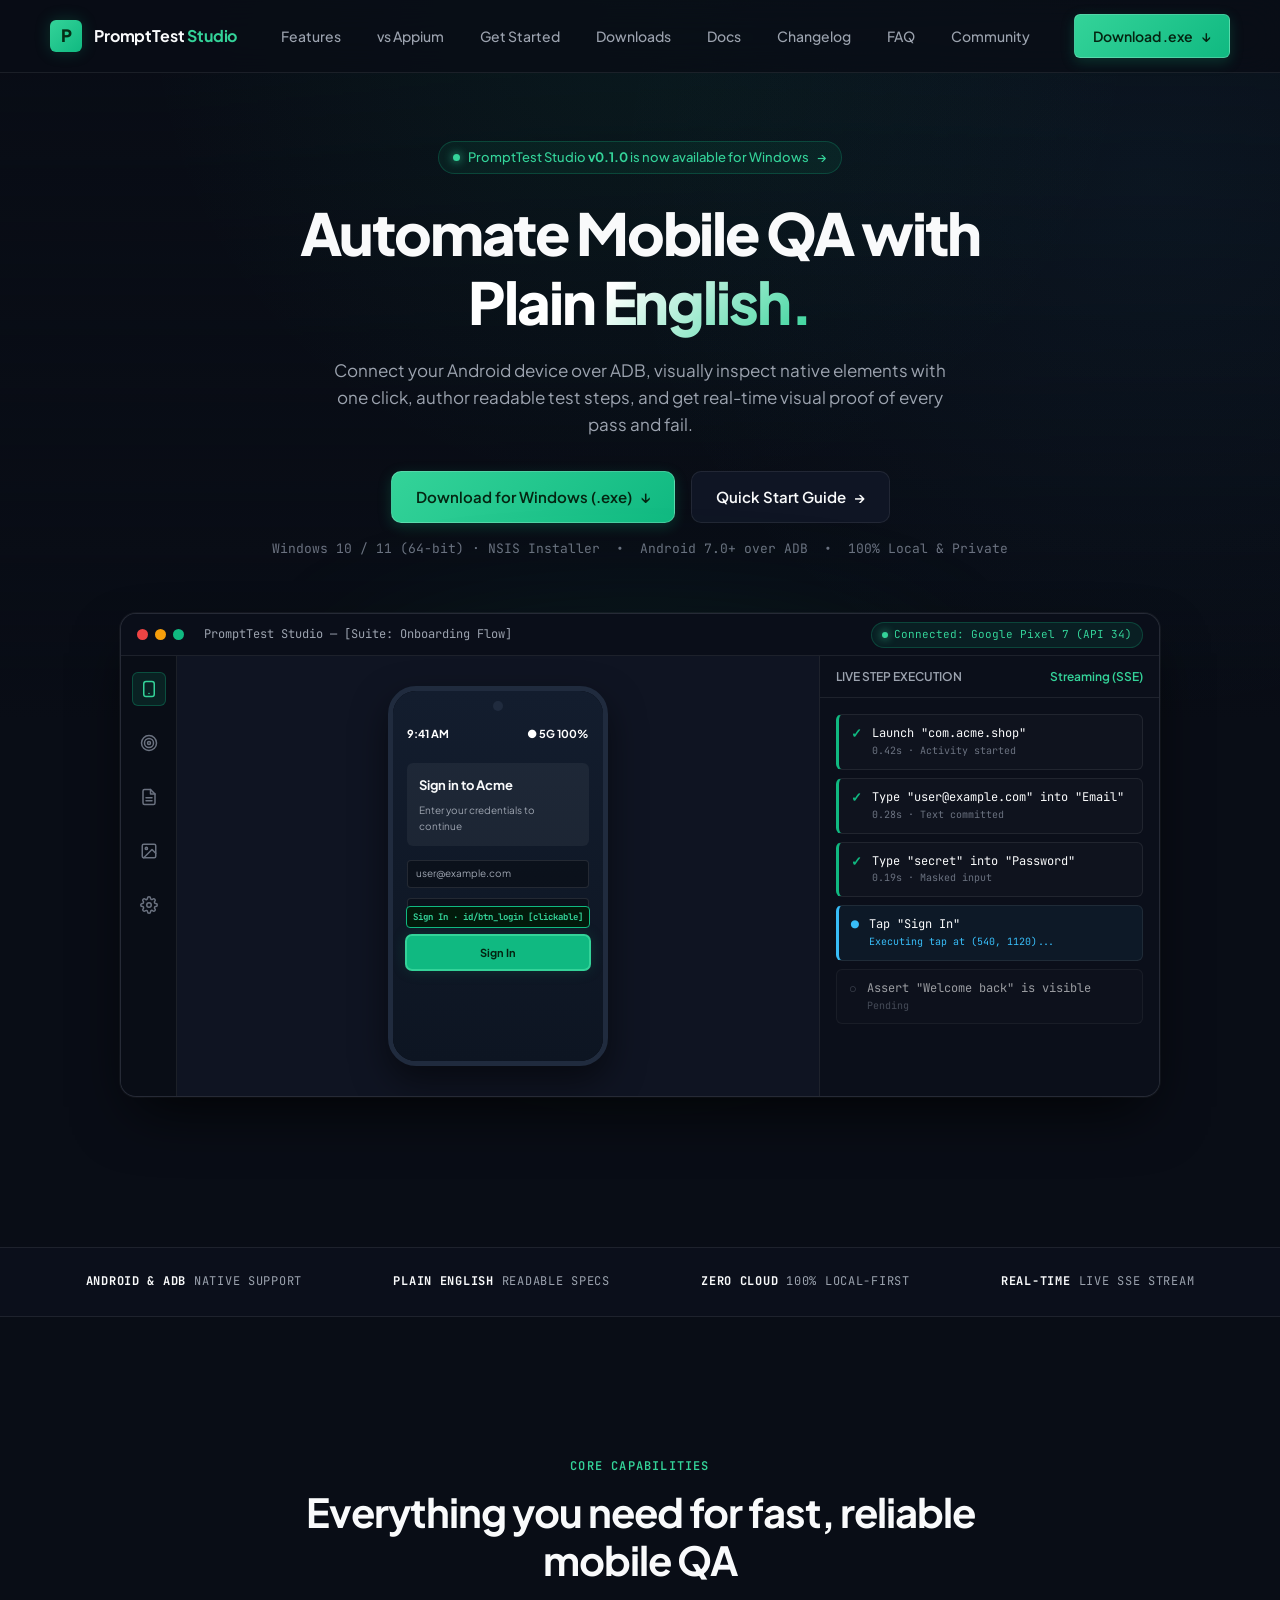
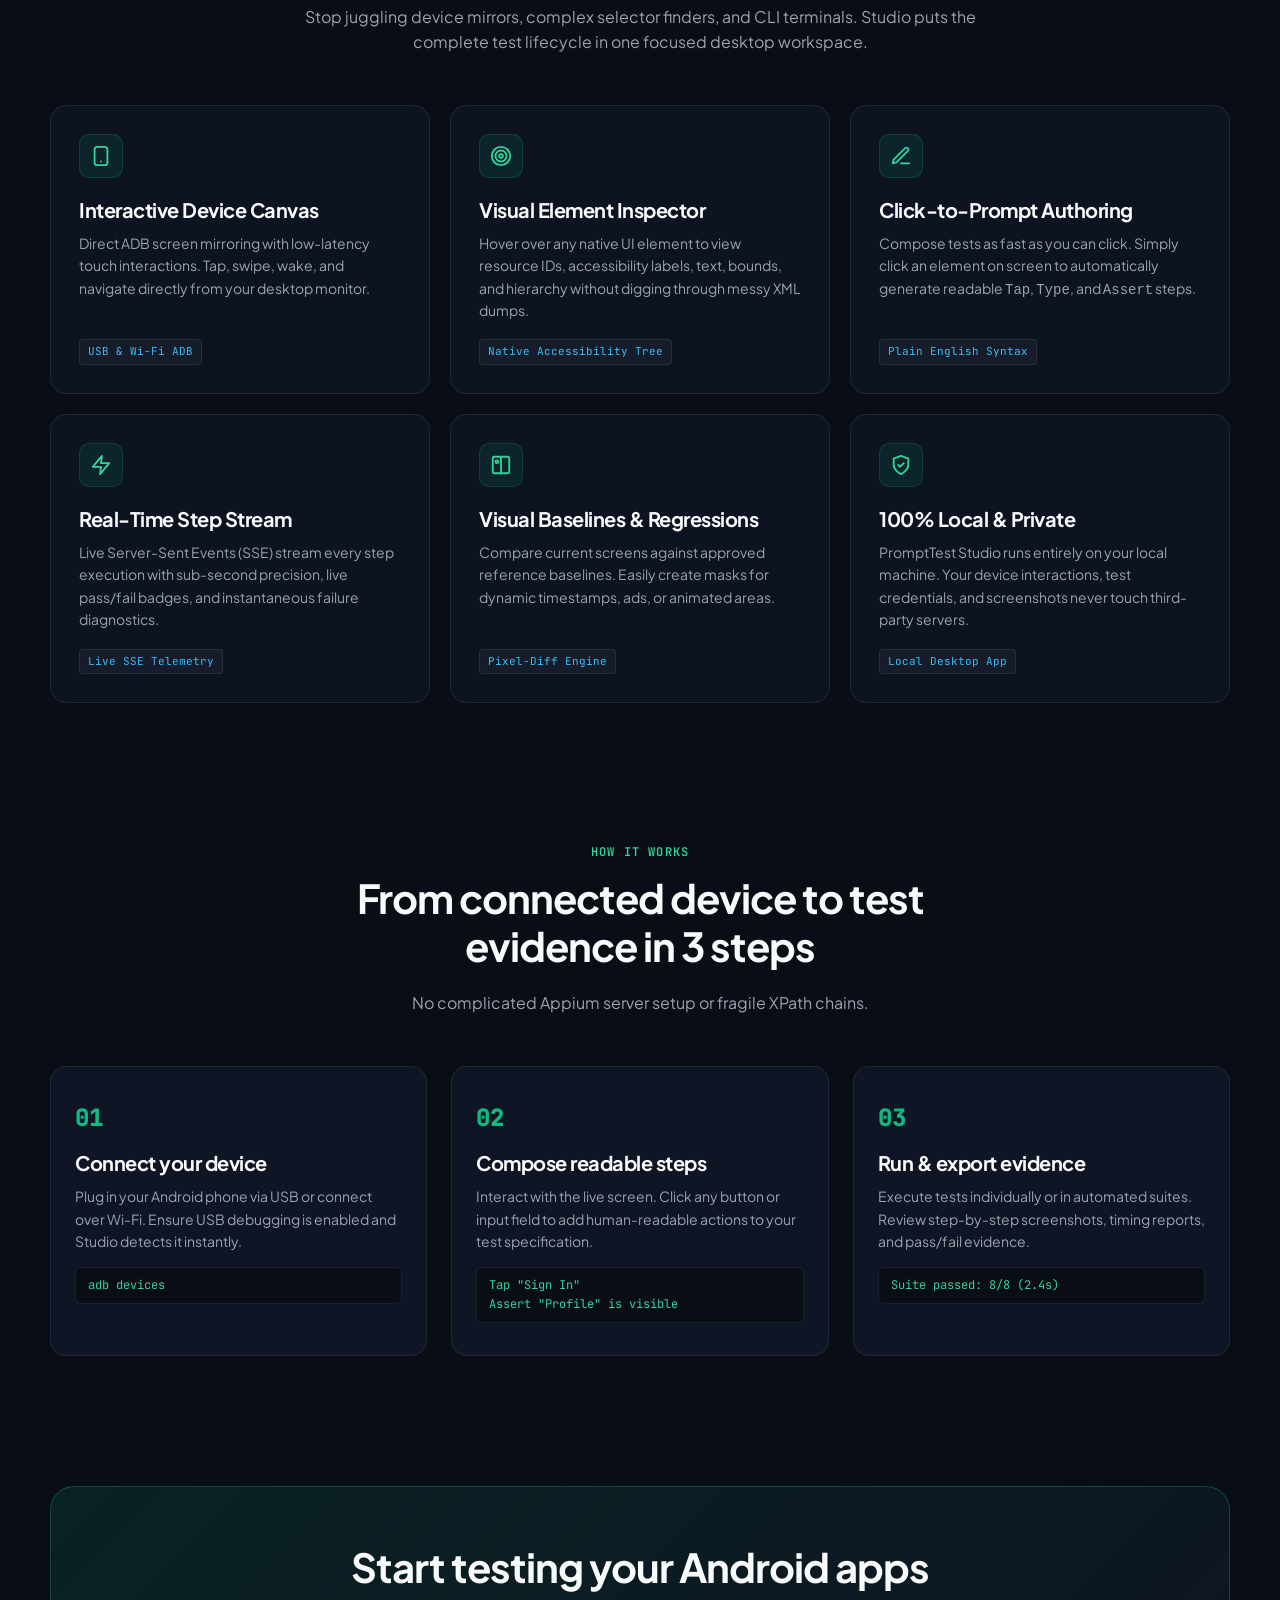
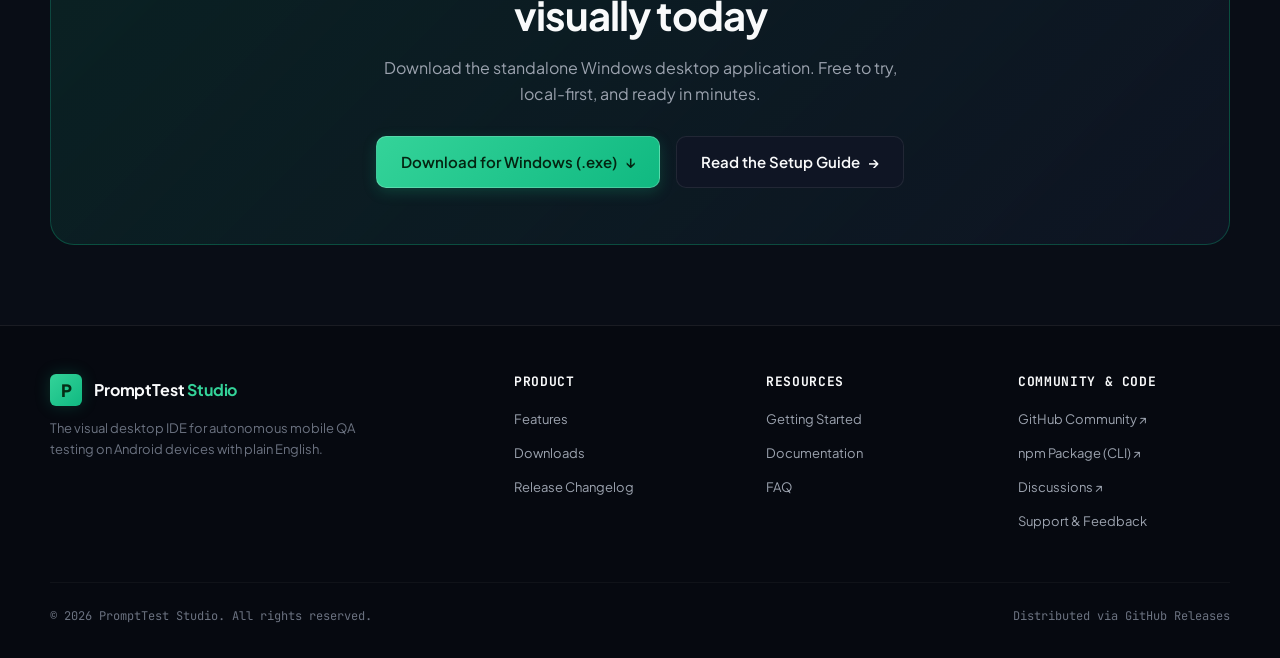
==== commit f5e12f5c: "feat(seo): add dedicated PromptTest Mobile vs Appium comparison page and update sitemap" ====
--- a/index.html
+++ b/index.html
@@ -61,6 +61,7 @@
         </a>
         <nav class="nav-links">
           <a href="features.html">Features</a>
+          <a href="vs-appium.html">vs Appium</a>
           <a href="getting-started.html">Get Started</a>
           <a href="downloads.html">Downloads</a>
           <a href="studio.html">Docs</a>
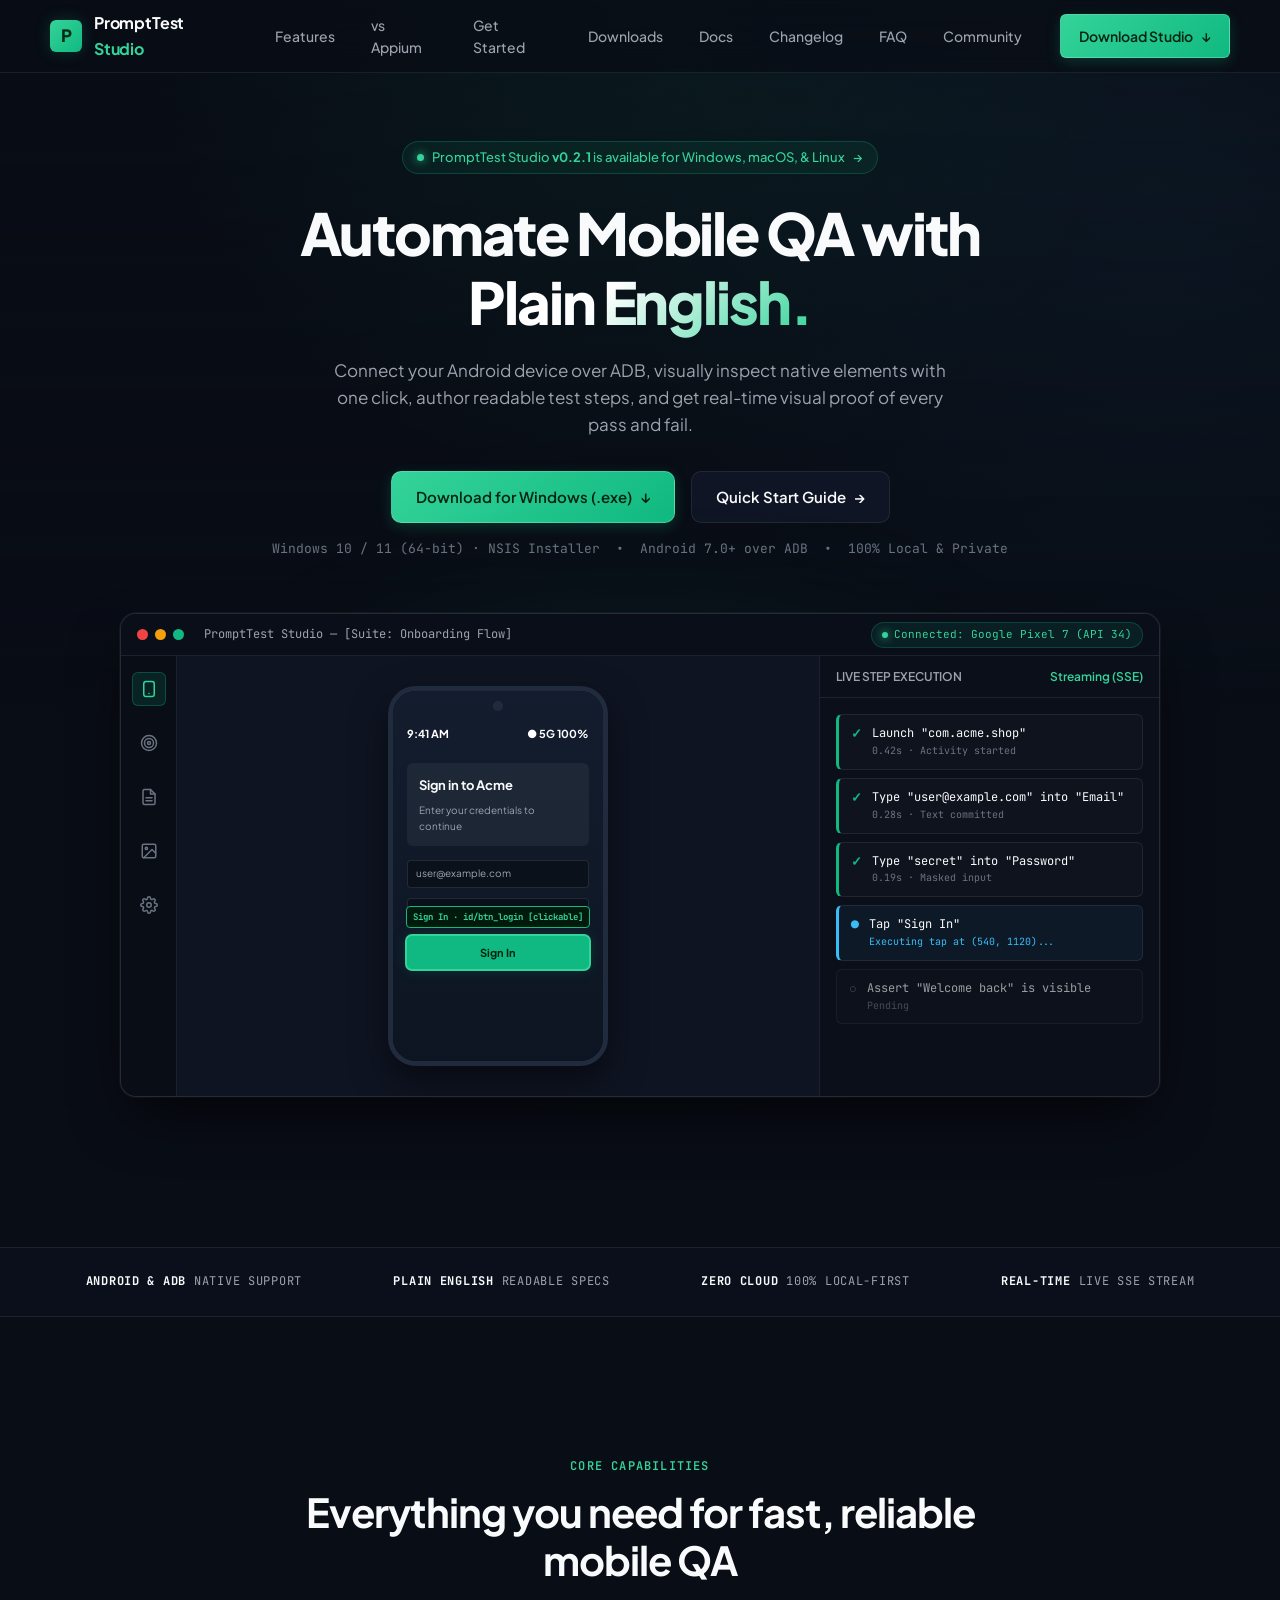
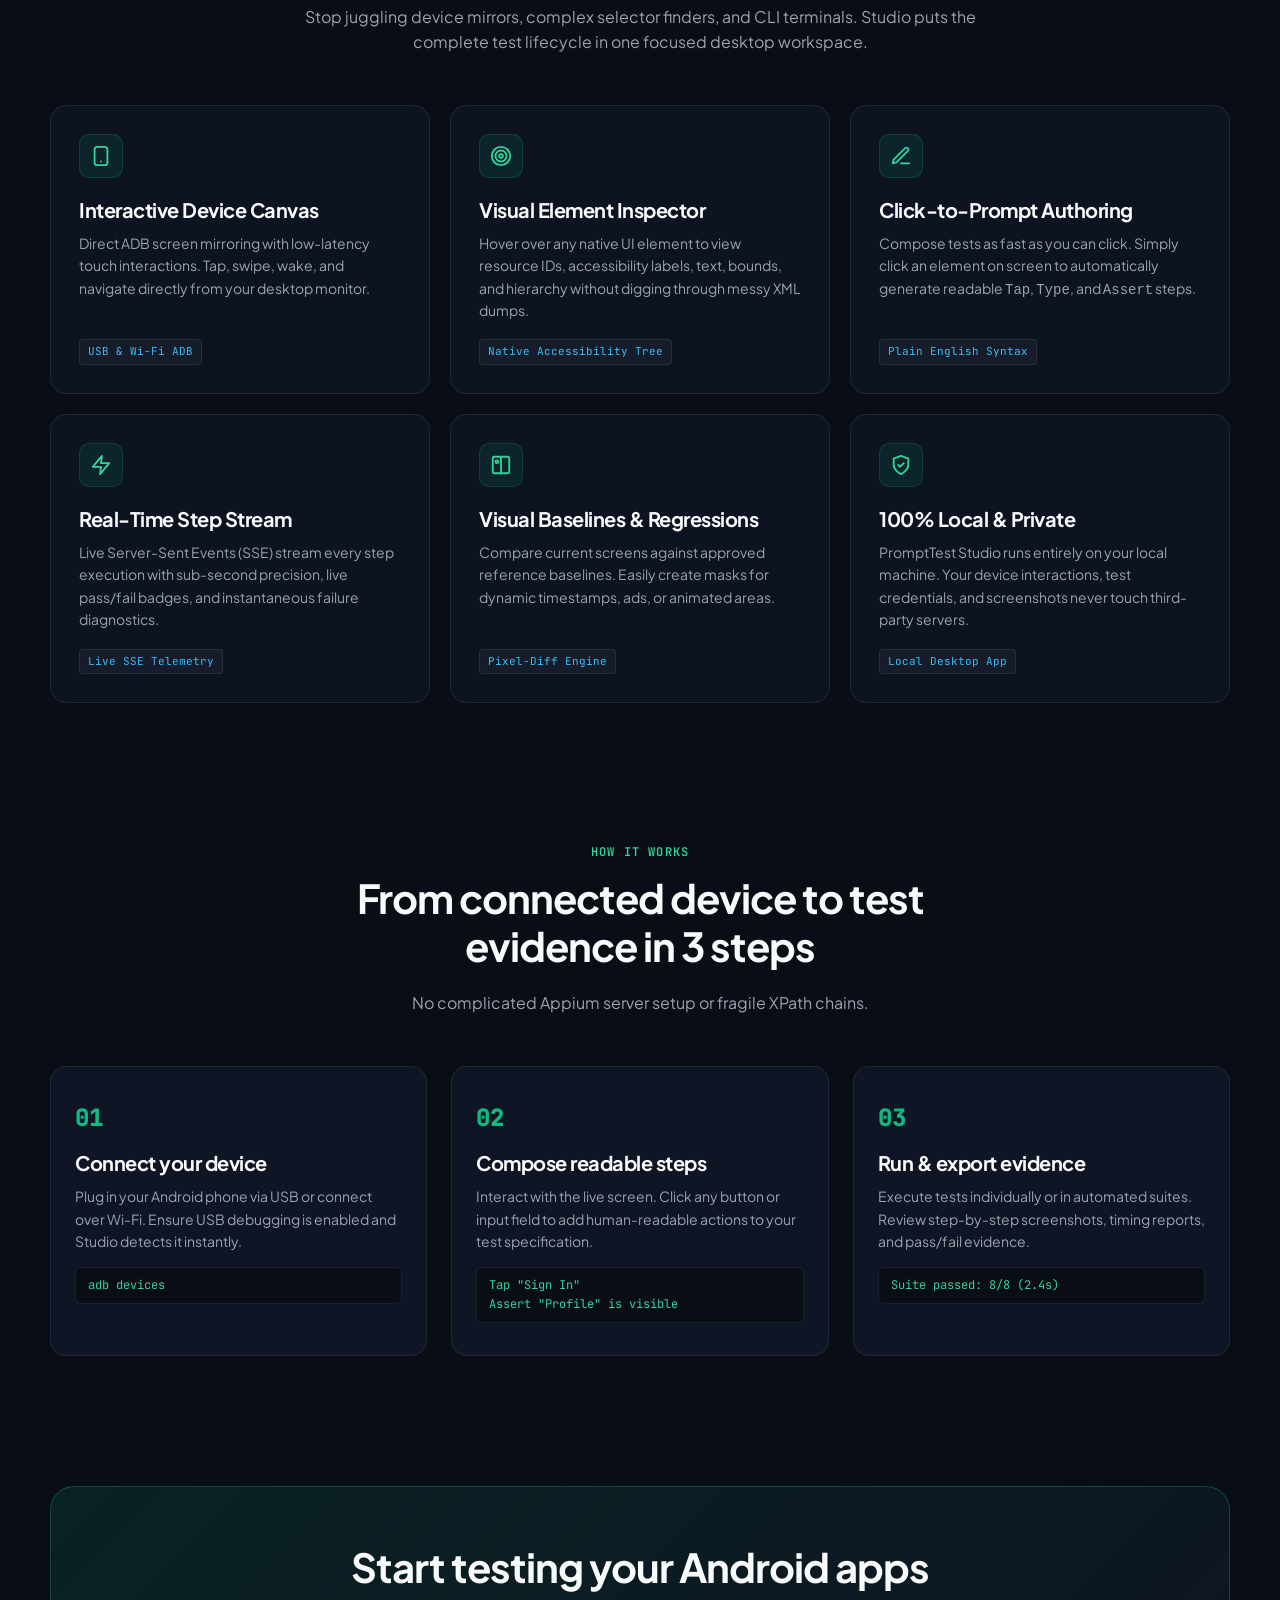
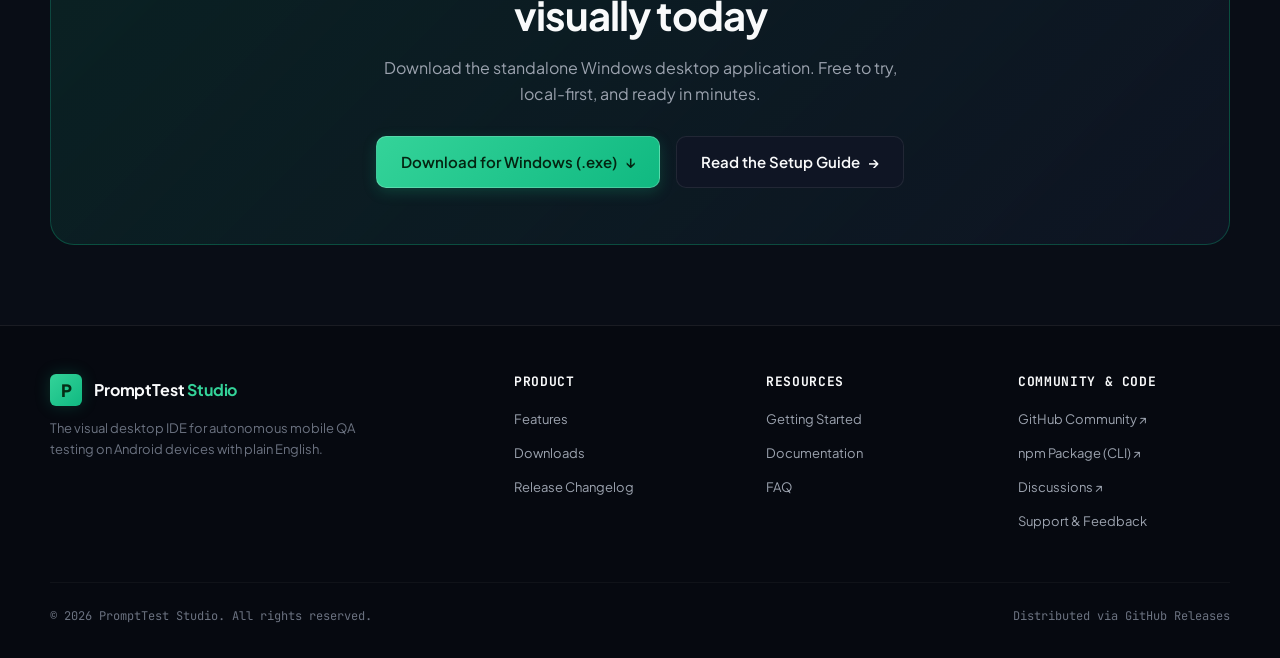
==== commit 4e43270c: "feat(site): modernize changelog, downloads, and navigation for v0.2.1 multi-platform release" ====
--- a/index.html
+++ b/index.html
@@ -7,6 +7,8 @@
     <meta name="keywords" content="PromptTest, PromptTest Studio, PromptTest Mobile, mobile testing, mobile QA automation, Appium alternative, Detox alternative, Android testing, iOS testing, React Native testing, Flutter testing, visual regression testing, autonomous mobile crawler" />
     <meta name="author" content="ShriRam Singh" />
     <link rel="canonical" href="https://shriramsingh.github.io/prompttest-studio-site/" />
+    <!-- Google Site Verification -->
+    <meta name="google-site-verification" content="cshEFrV8dywV4AX9gK1TEHg34iQKuWF-KVJAyNYK7R0" />
     <meta property="og:title" content="PromptTest Studio | Autonomous Mobile QA & Visual Testing" />
     <meta property="og:description" content="Turn any Android or iOS device into an intuitive test workspace. Author tests in plain English, inspect native elements, and run autonomous crawls." />
     <meta property="og:type" content="website" />
@@ -44,8 +46,12 @@
             "priceCurrency": "USD"
           },
           "description": "Ultra-fast, zero-code autonomous mobile QA & visual testing engine. Appium and Detox alternative for React Native, Flutter, and Native apps.",
-          "softwareVersion": "1.5.2",
-          "url": "https://www.npmjs.com/package/prompttest-mobile"
+          "softwareVersion": "1.5.3",
+          "url": "https://www.npmjs.com/package/prompttest",
+          "sameAs": [
+            "https://www.npmjs.com/package/prompttest",
+            "https://www.npmjs.com/package/prompttest-mobile"
+          ]
         }
       ]
     }
@@ -70,8 +76,8 @@
           <a href="contact.html">Community</a>
         </nav>
         <div class="nav-actions">
-          <a class="btn btn-primary btn-download-primary" id="download-button" href="https://github.com/shriramsingh/prompttest-studio-site/releases/latest">
-            <span>Download .exe</span>
+          <a class="btn btn-primary btn-download-primary" id="download-button" href="downloads.html">
+            <span>Download Studio</span>
             <span>↓</span>
           </a>
           <button class="nav-toggle" aria-label="Toggle navigation menu" aria-expanded="false">
@@ -88,7 +94,7 @@
       <section class="hero shell">
         <a href="downloads.html" class="hero-pill">
           <span class="dot"></span>
-          <span>PromptTest Studio <strong class="release-tag-text">v0.1.0</strong> is now available for Windows</span>
+          <span>PromptTest Studio <strong class="release-tag-text">v0.2.1</strong> is available for Windows, macOS, &amp; Linux</span>
           <span>→</span>
         </a>
         
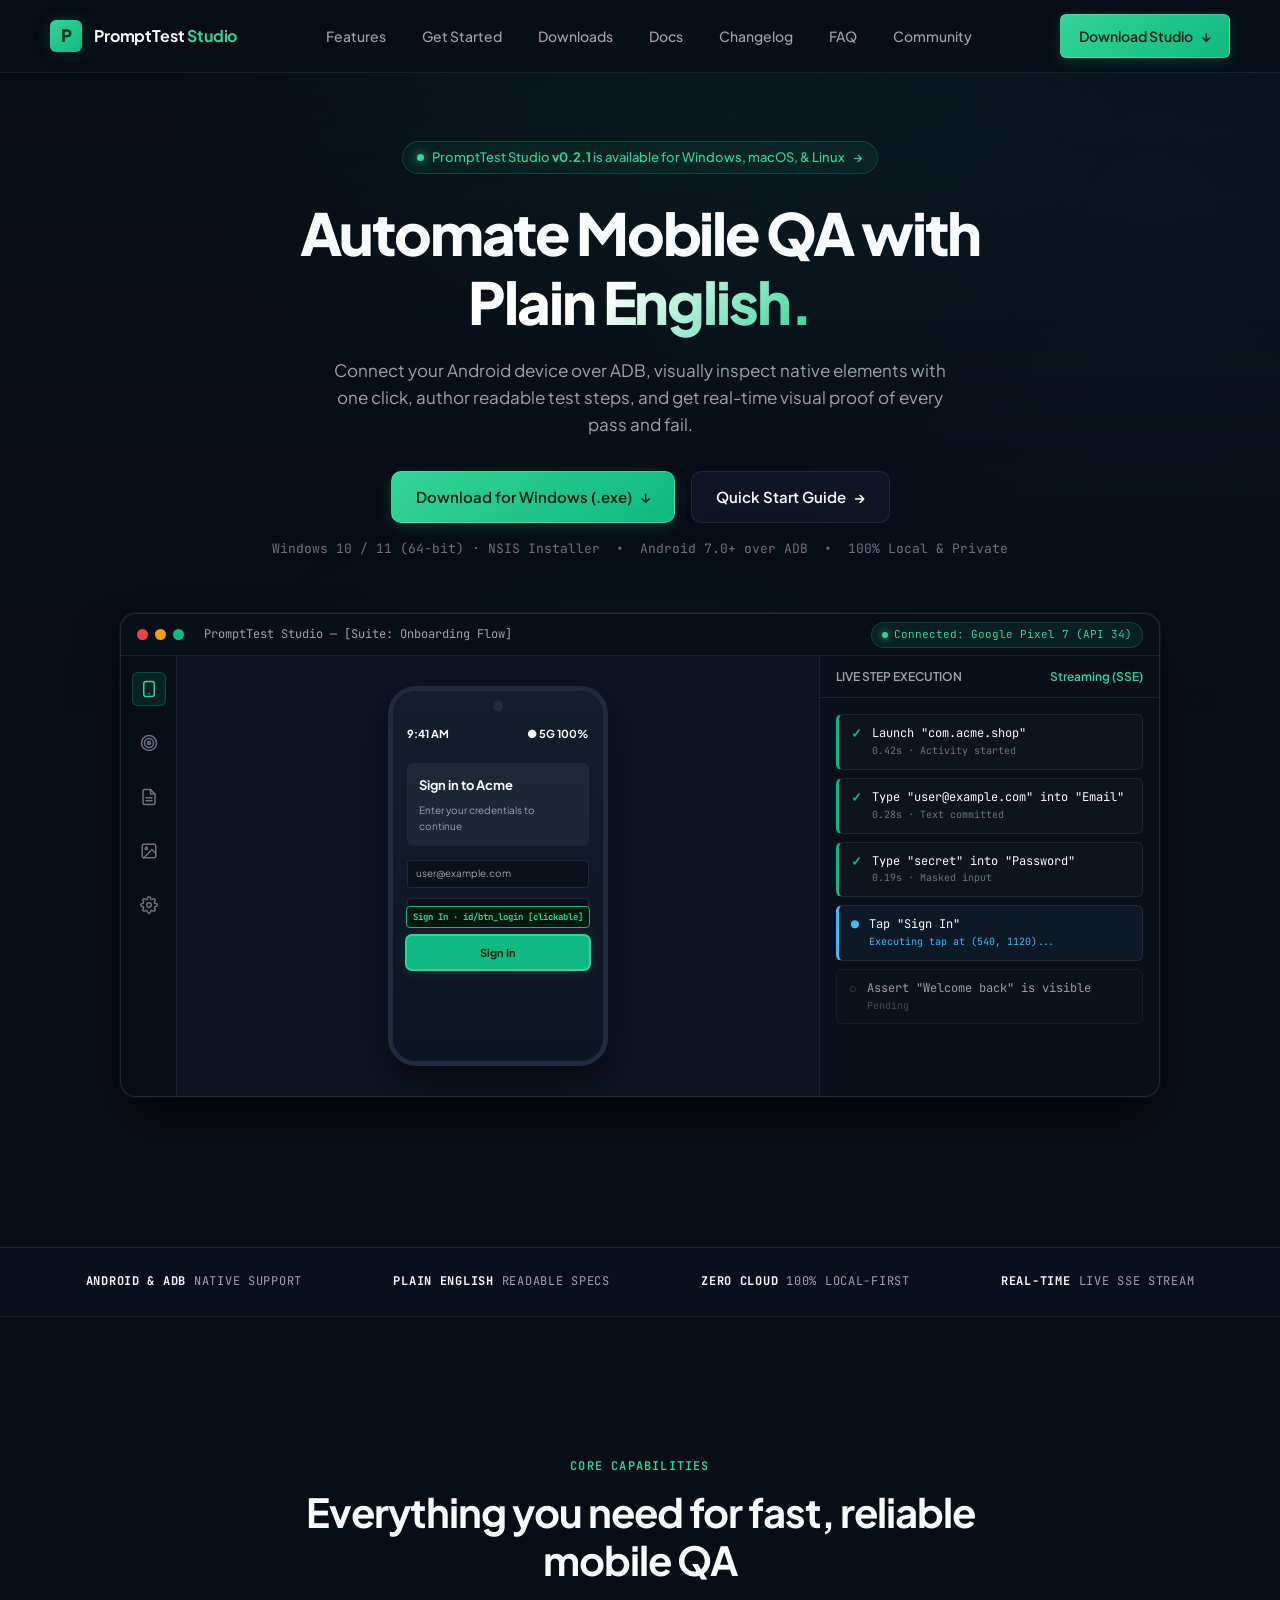
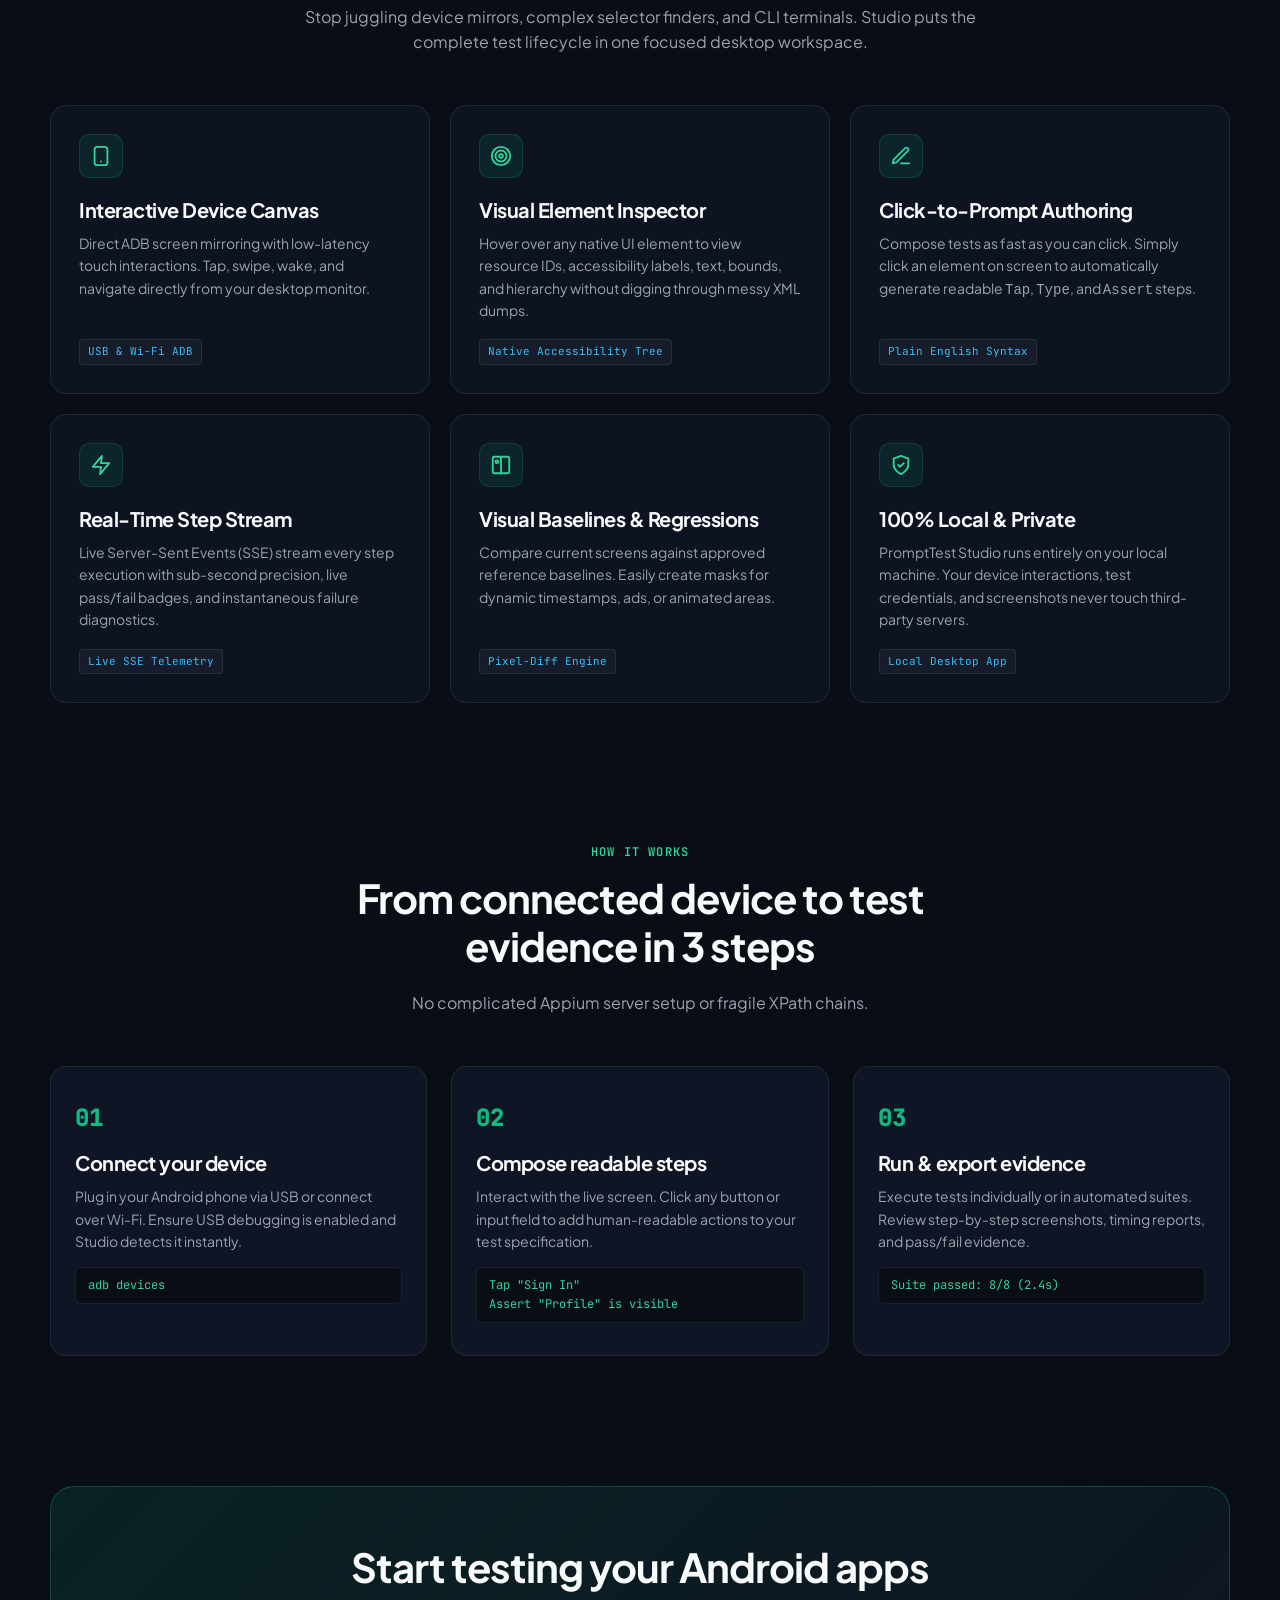
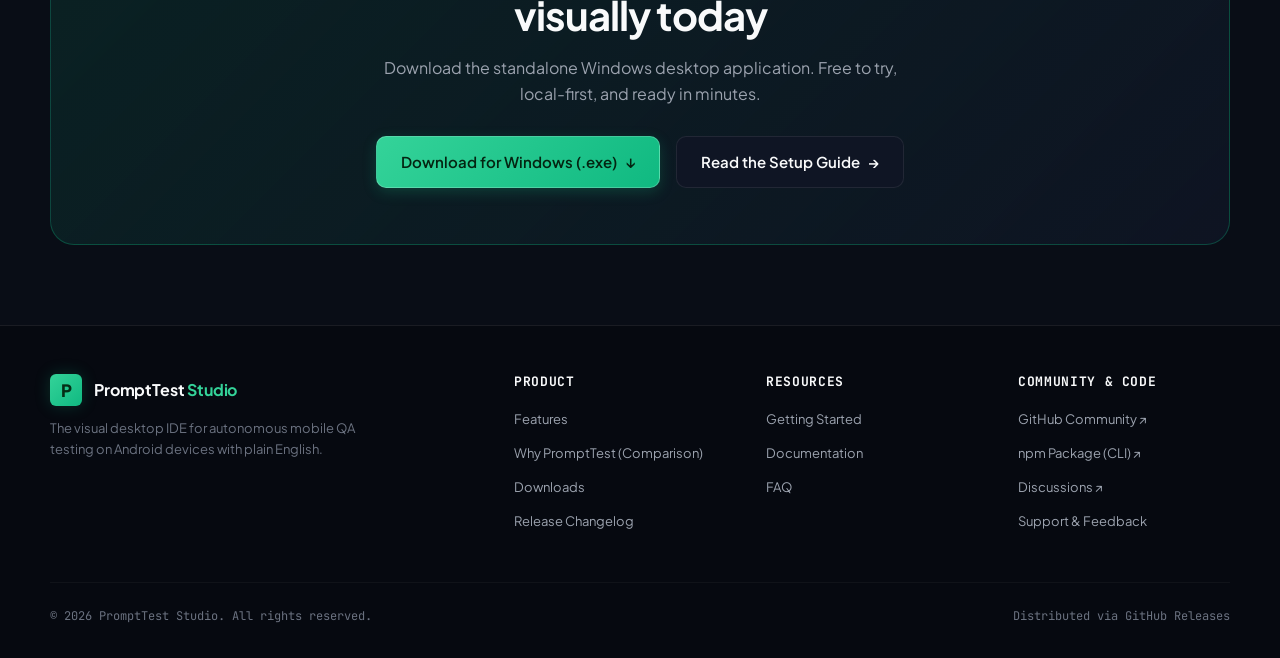
==== commit da1ae0c8: "refactor(nav): remove 'vs Appium' from top header, add 'Why PromptTest (Comparison)' to footer" ====
--- a/index.html
+++ b/index.html
@@ -67,7 +67,6 @@
         </a>
         <nav class="nav-links">
           <a href="features.html">Features</a>
-          <a href="vs-appium.html">vs Appium</a>
           <a href="getting-started.html">Get Started</a>
           <a href="downloads.html">Downloads</a>
           <a href="studio.html">Docs</a>
@@ -375,6 +374,7 @@
             <h4>Product</h4>
             <ul>
               <li><a href="features.html">Features</a></li>
+              <li><a href="vs-appium.html">Why PromptTest (Comparison)</a></li>
               <li><a href="downloads.html">Downloads</a></li>
               <li><a href="changelog.html">Release Changelog</a></li>
             </ul>
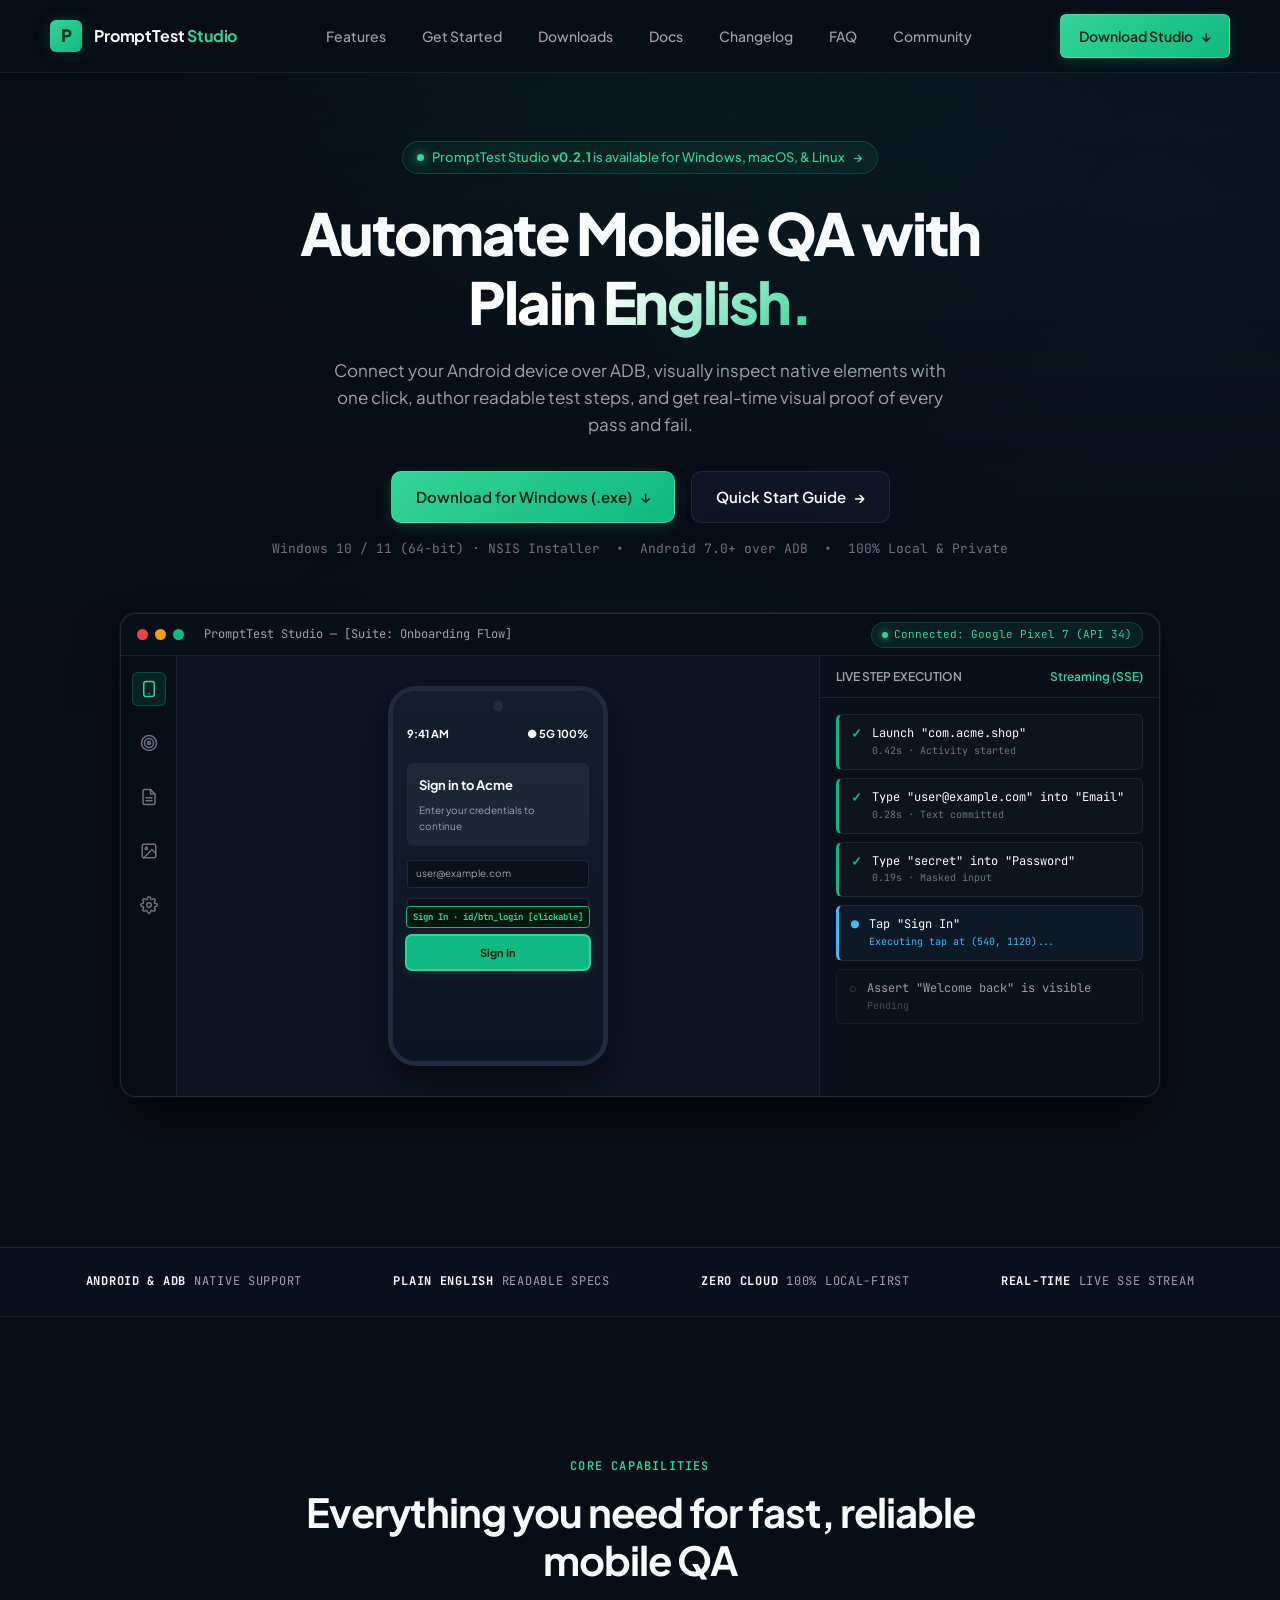
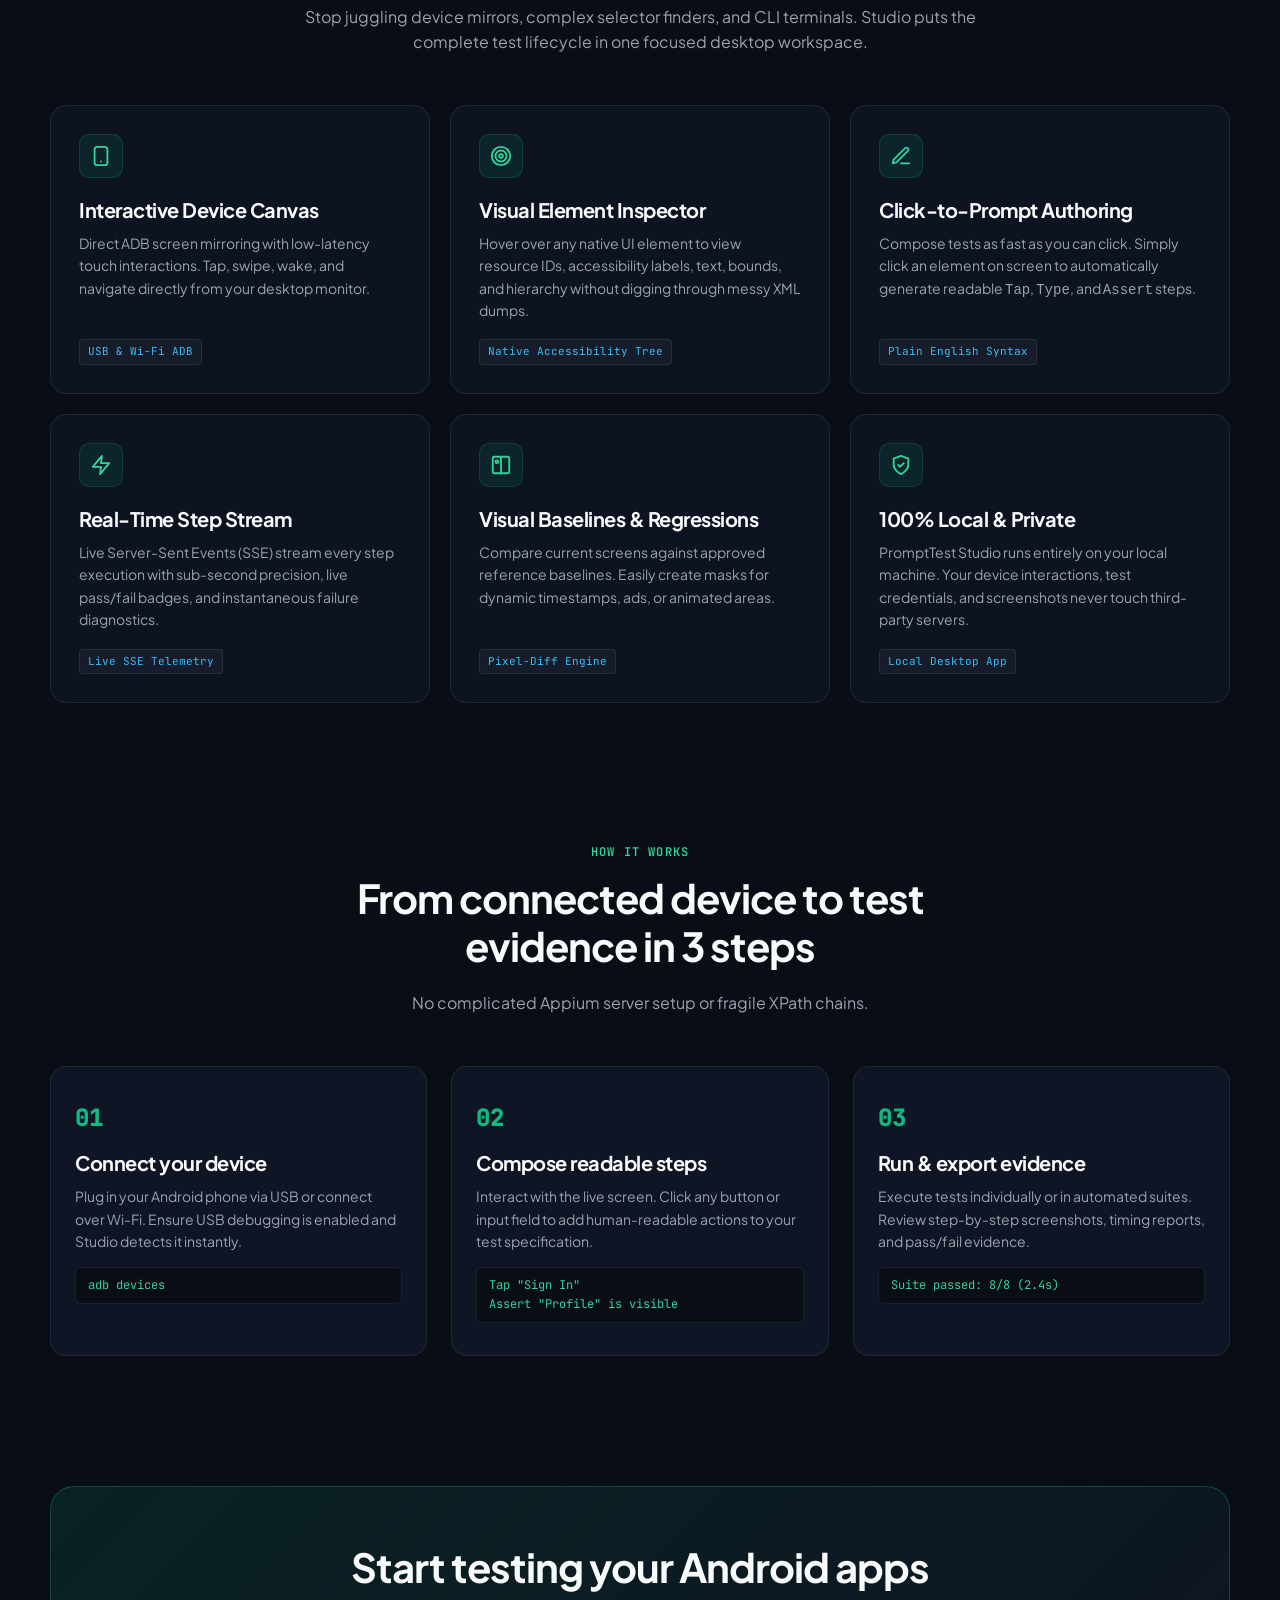
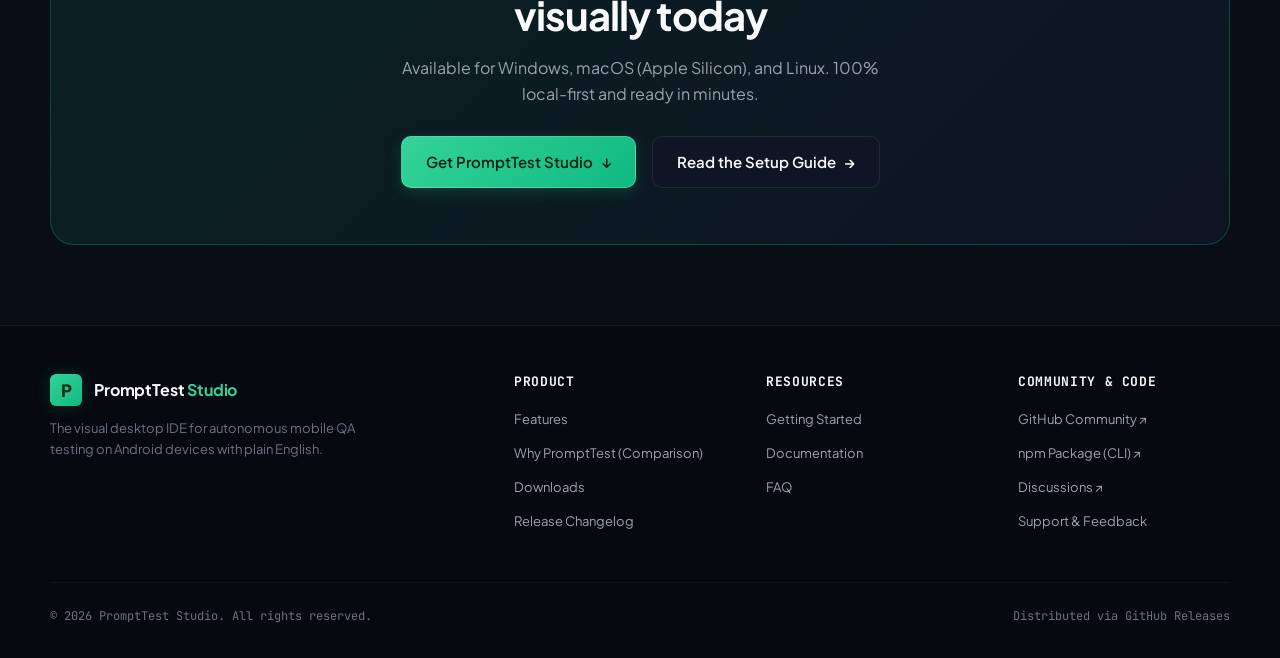
==== commit 950d30a2: "refactor(cta): redesign bottom CTA banners across pages to multi-platform hub link" ====
--- a/index.html
+++ b/index.html
@@ -344,10 +344,10 @@
       <section class="shell">
         <div class="cta-banner">
           <h2>Start testing your Android apps visually today</h2>
-          <p>Download the standalone Windows desktop application. Free to try, local-first, and ready in minutes.</p>
+          <p>Available for Windows, macOS (Apple Silicon), and Linux. 100% local-first and ready in minutes.</p>
           <div class="cta-actions">
-            <a class="btn btn-primary btn-lg btn-download-primary" href="https://github.com/shriramsingh/prompttest-studio-site/releases/latest">
-              <span>Download for Windows (.exe)</span>
+            <a class="btn btn-primary btn-lg" href="downloads.html">
+              <span>Get PromptTest Studio</span>
               <span>↓</span>
             </a>
             <a class="btn btn-secondary btn-lg" href="getting-started.html">
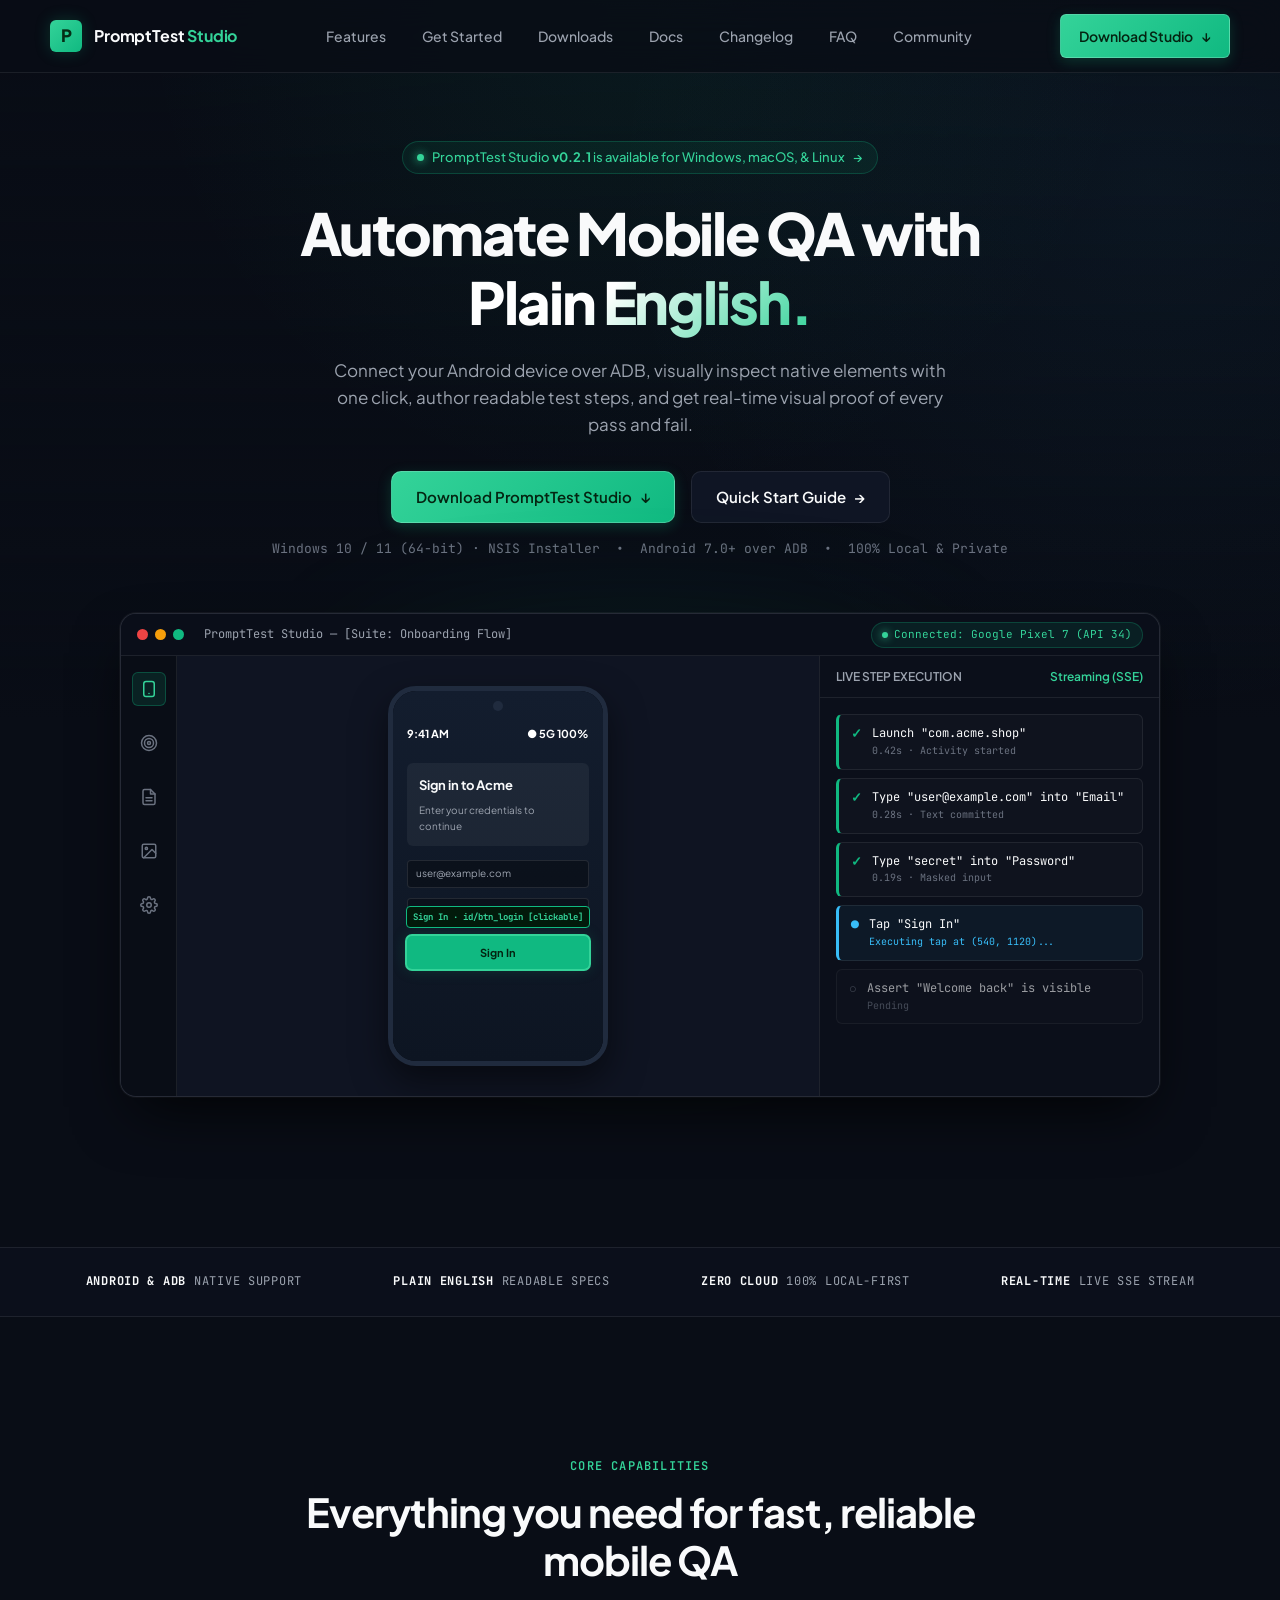
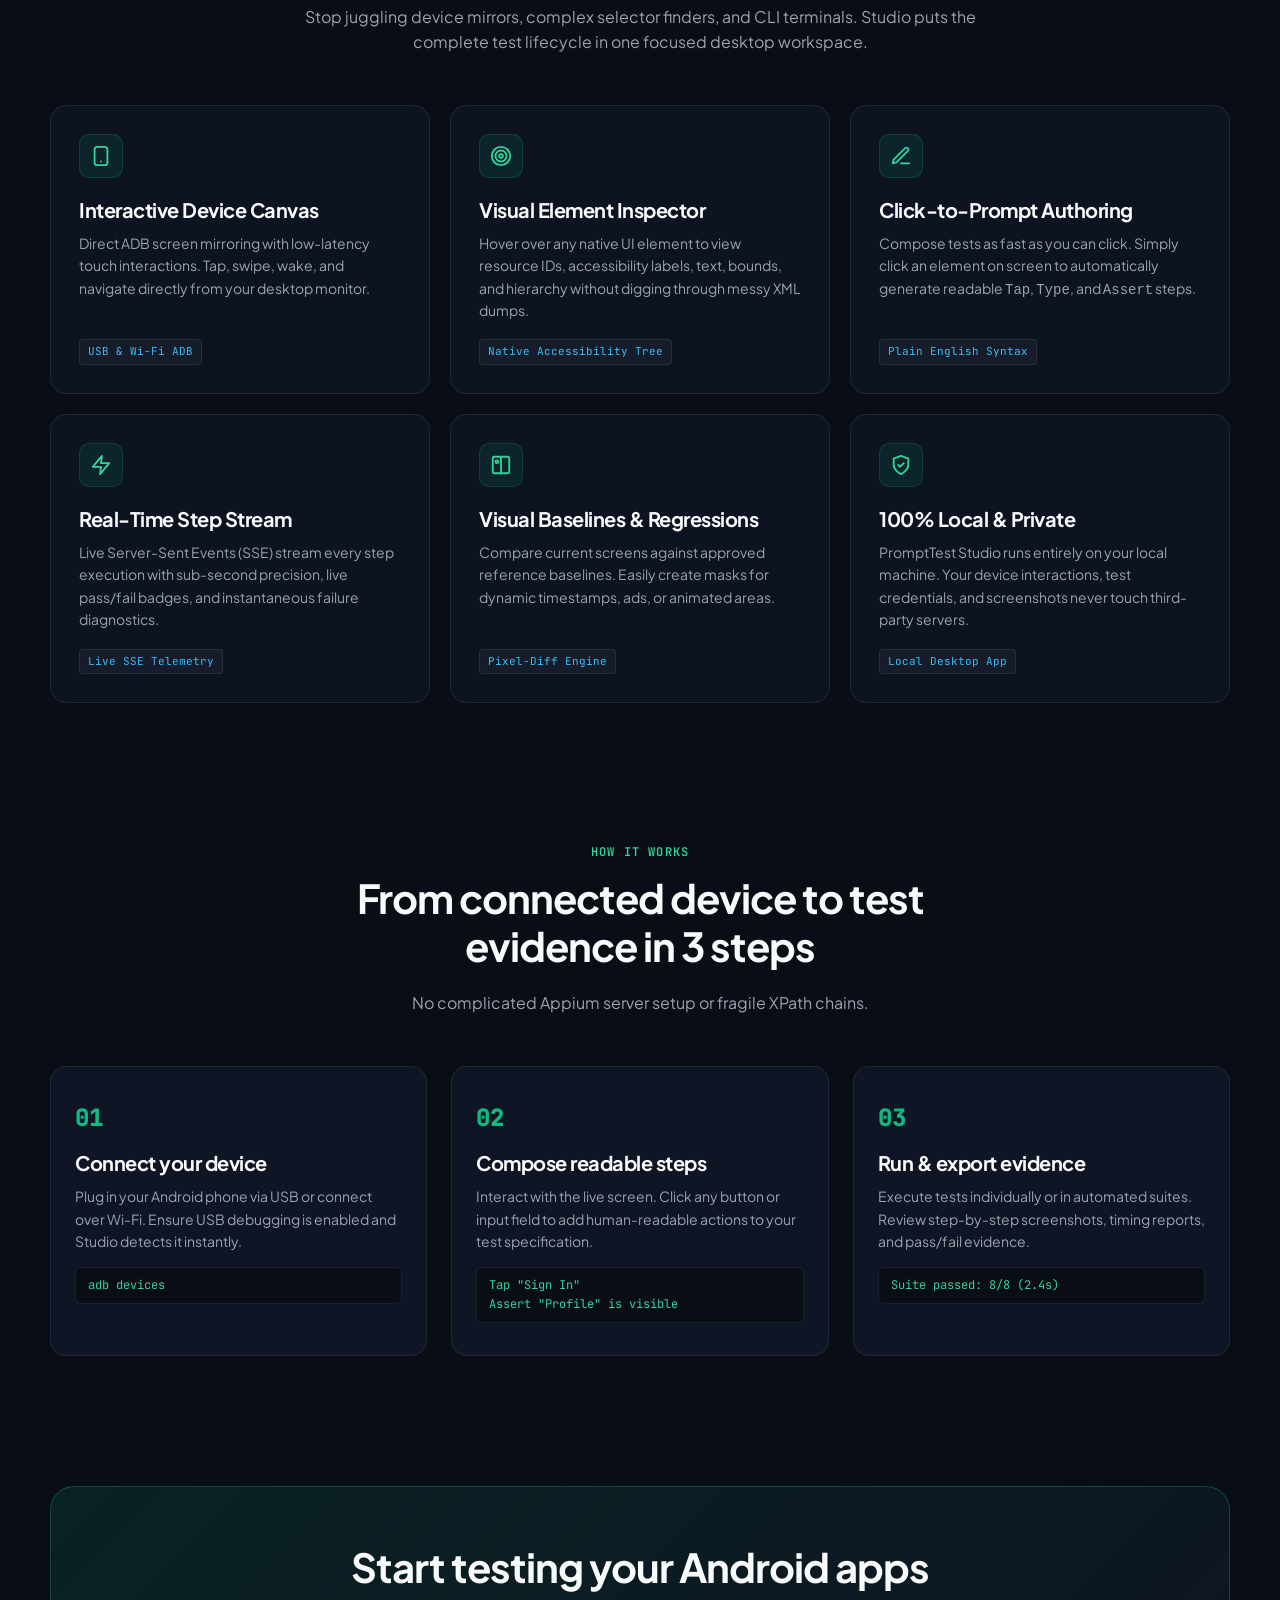
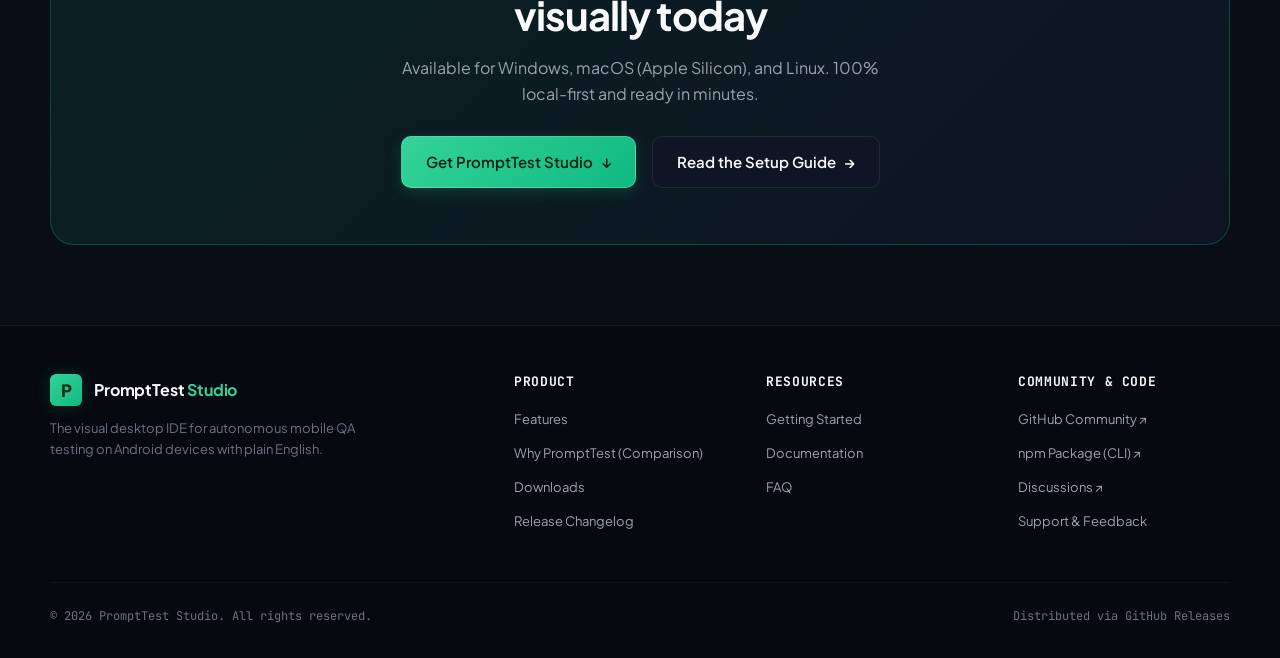
==== commit 2d3b1c76: "refactor(nav): replace all legacy 'Download .exe' buttons with 'Download Studio' pointing to downloa" ====
--- a/index.html
+++ b/index.html
@@ -108,8 +108,8 @@
         </p>
 
         <div class="hero-cta">
-          <a class="btn btn-primary btn-lg btn-download-primary" href="https://github.com/shriramsingh/prompttest-studio-site/releases/latest">
-            <span>Download for Windows (.exe)</span>
+          <a class="btn btn-primary btn-lg" href="downloads.html">
+            <span>Download PromptTest Studio</span>
             <span>↓</span>
           </a>
           <a class="btn btn-secondary btn-lg" href="getting-started.html">
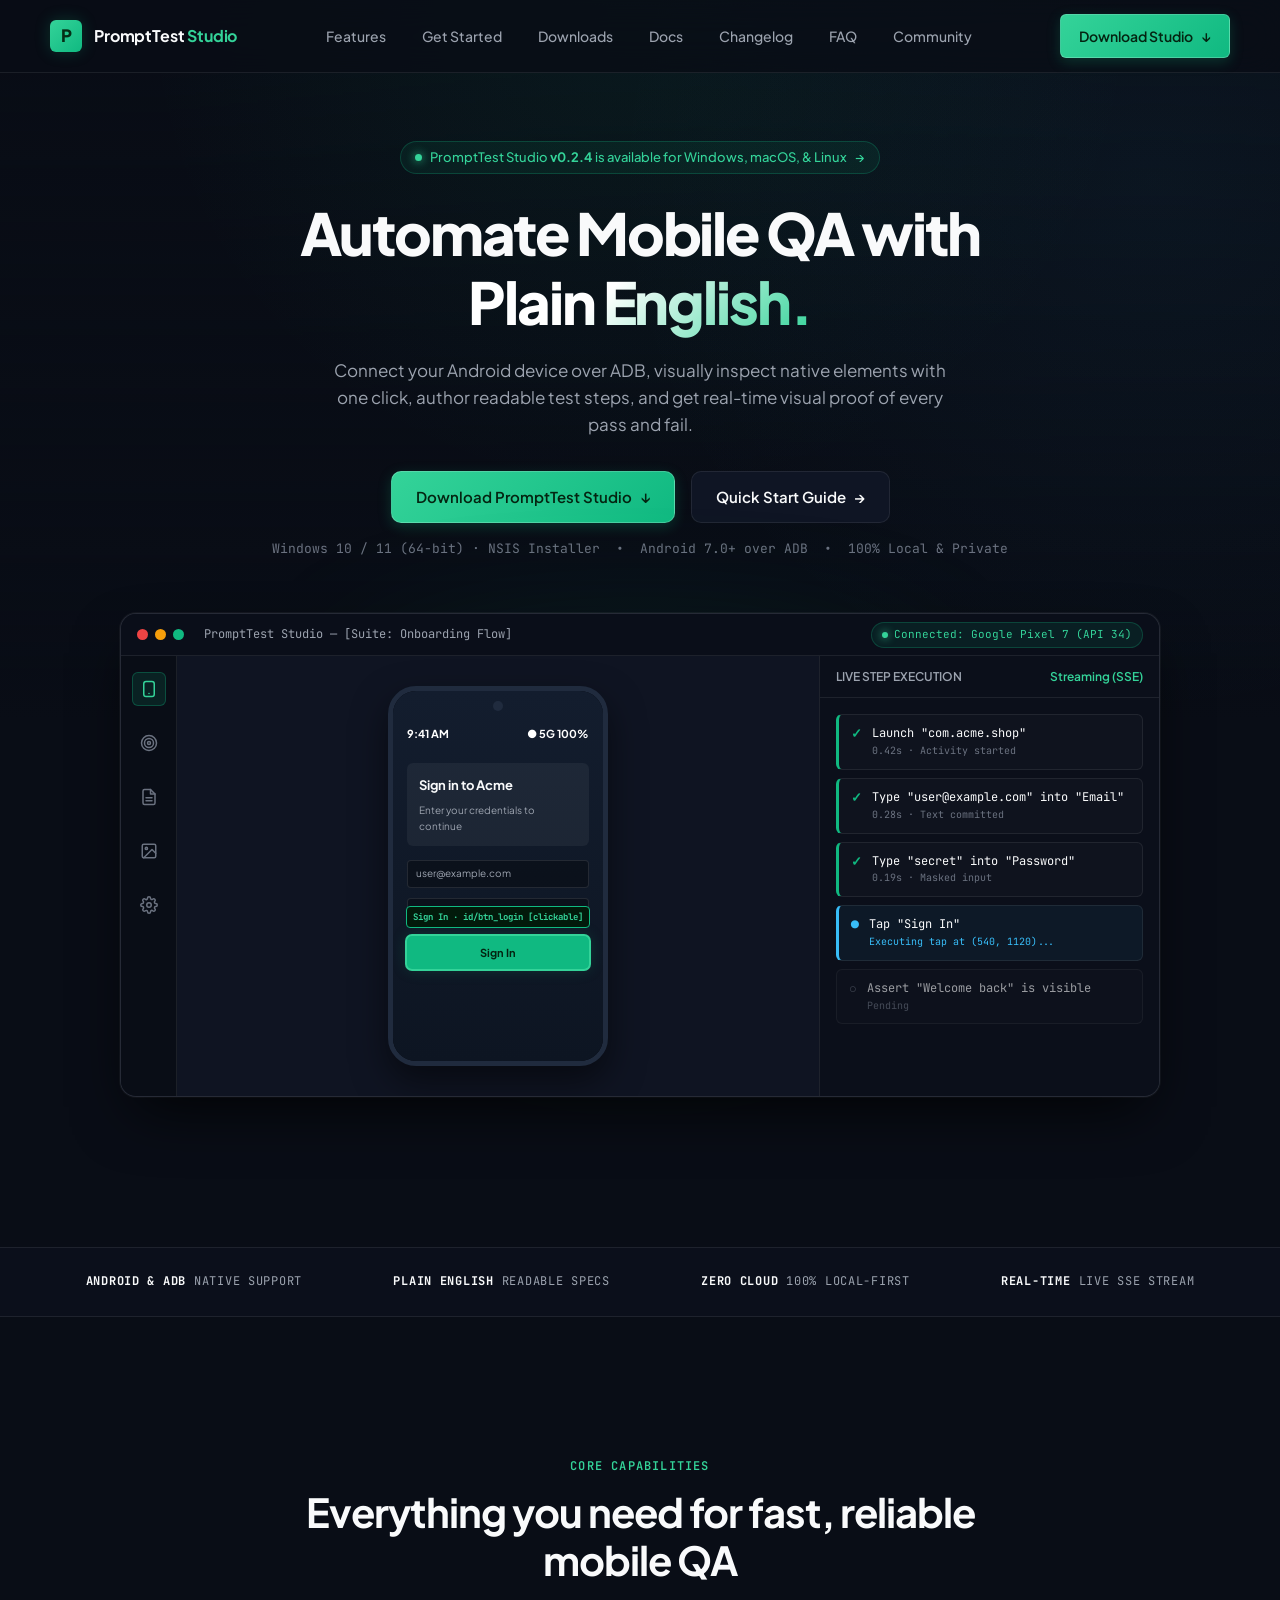
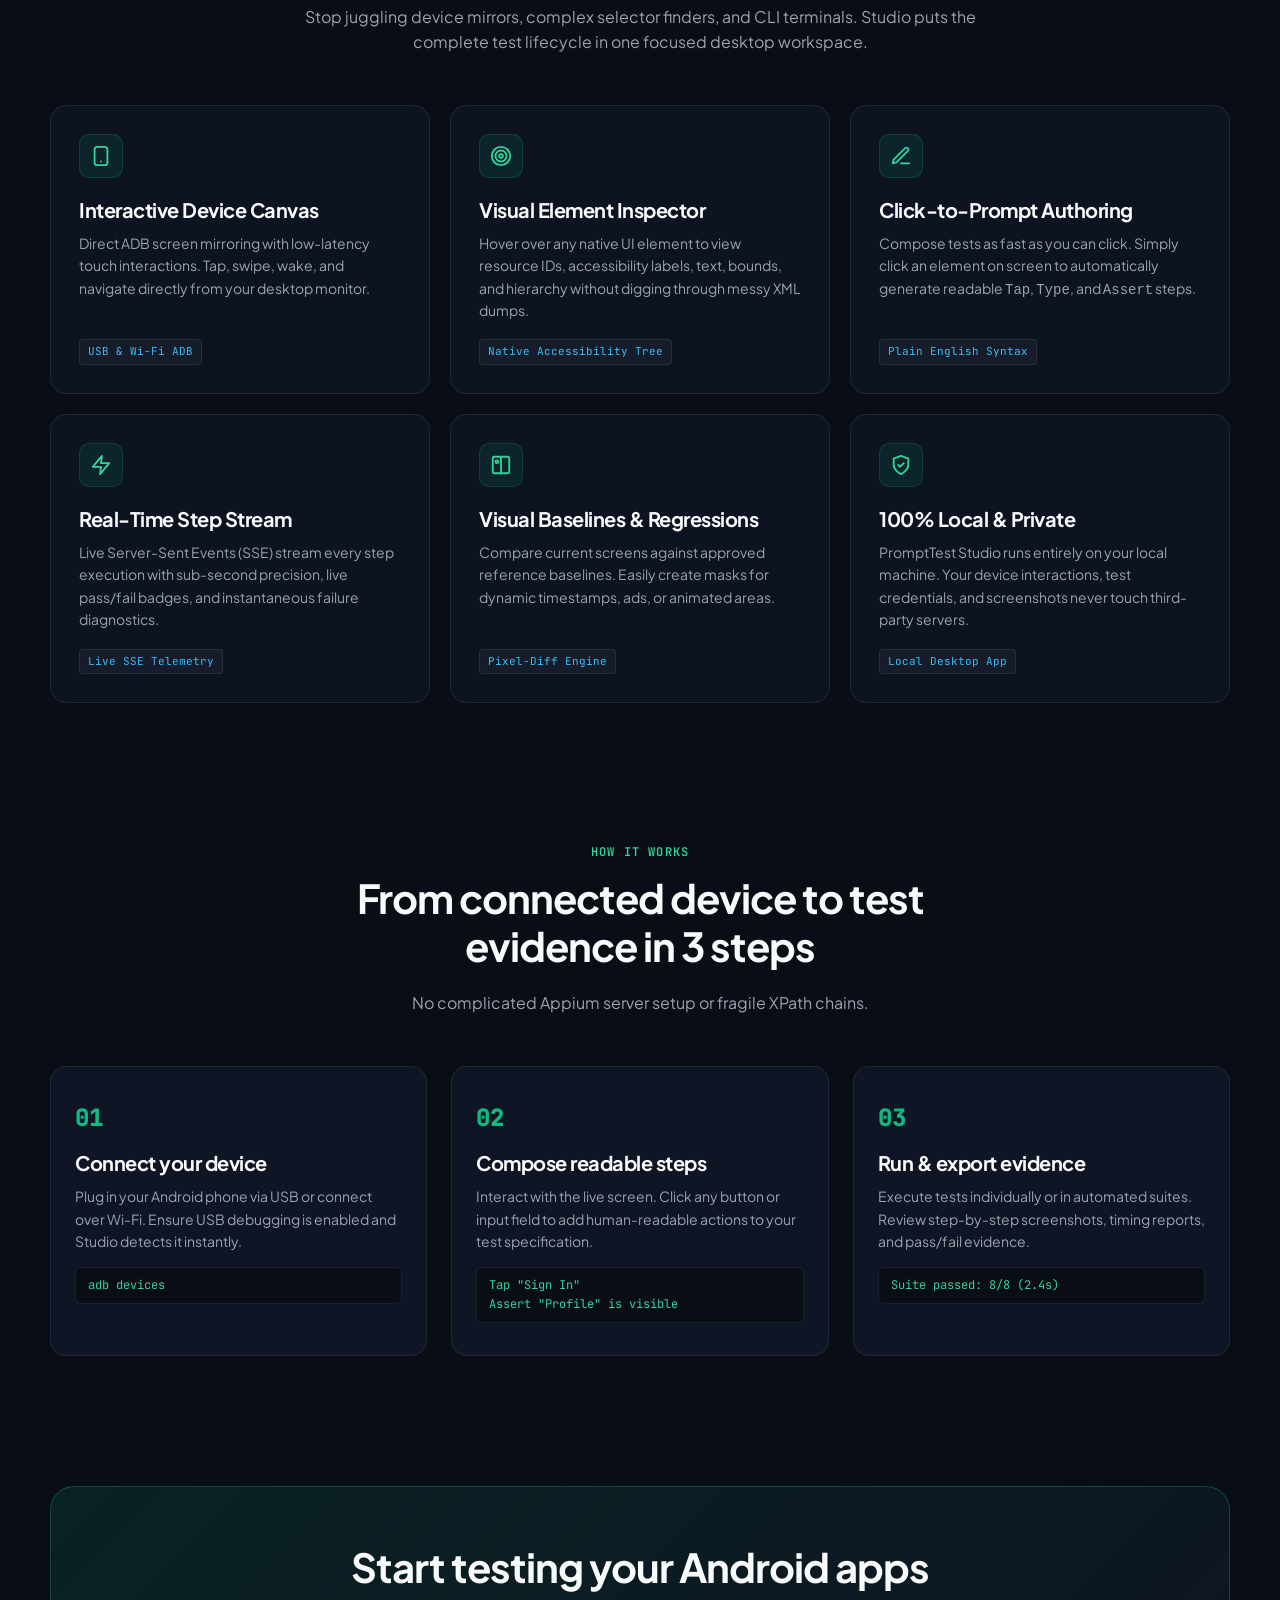
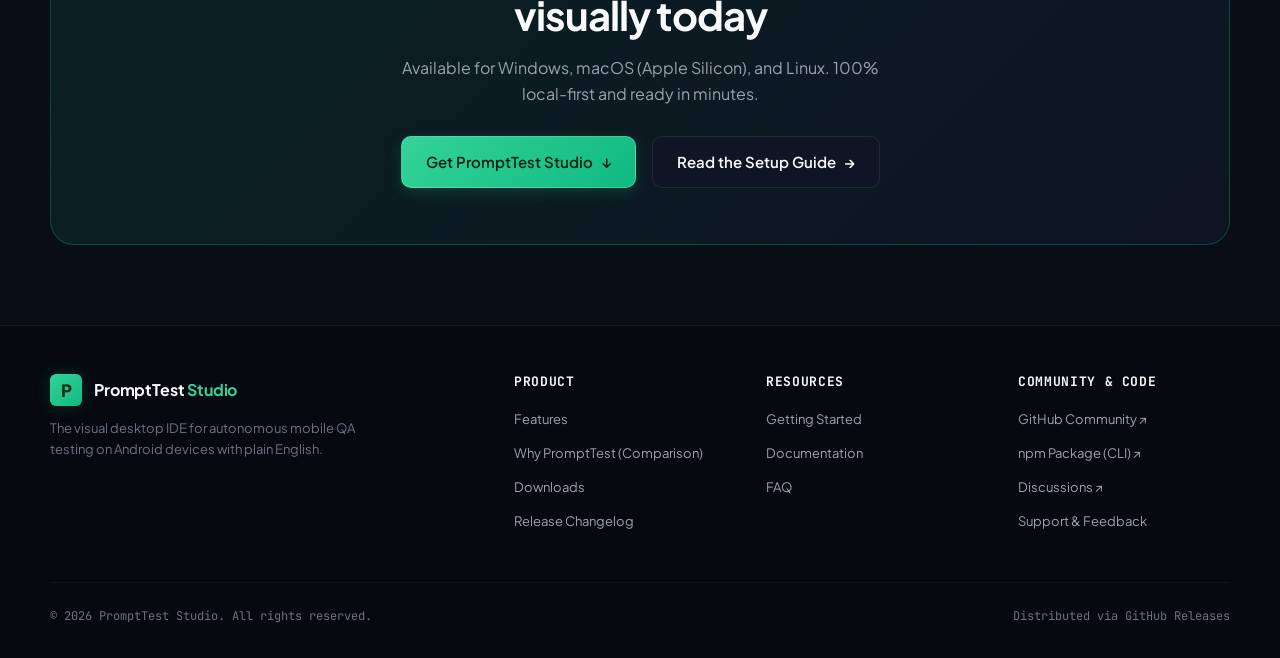
==== commit 1d024eff: "feat(site): dynamically update release tags, update fallback downloads matrix to v0.2.4, and documen" ====
--- a/index.html
+++ b/index.html
@@ -93,7 +93,7 @@
       <section class="hero shell">
         <a href="downloads.html" class="hero-pill">
           <span class="dot"></span>
-          <span>PromptTest Studio <strong class="release-tag-text">v0.2.1</strong> is available for Windows, macOS, &amp; Linux</span>
+          <span>PromptTest Studio <strong class="release-tag-text">v0.2.4</strong> is available for Windows, macOS, &amp; Linux</span>
           <span>→</span>
         </a>
         
